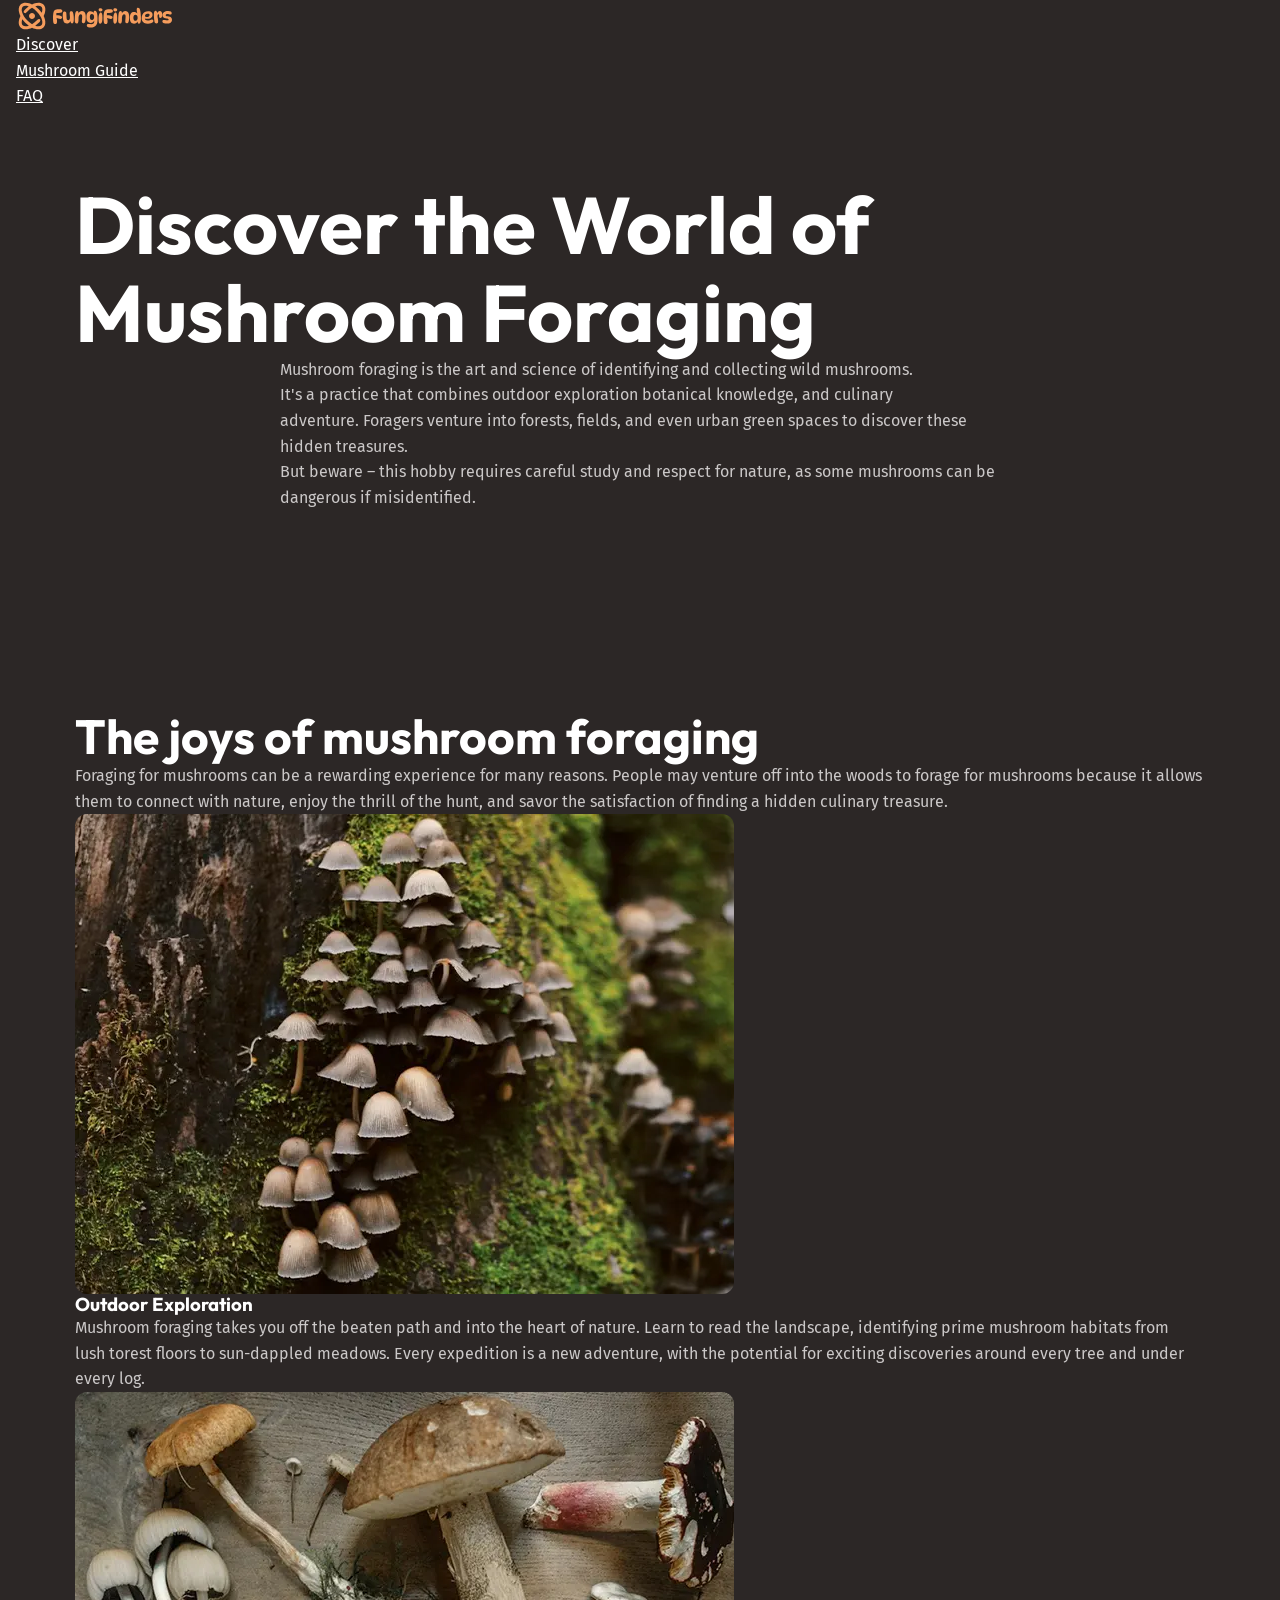
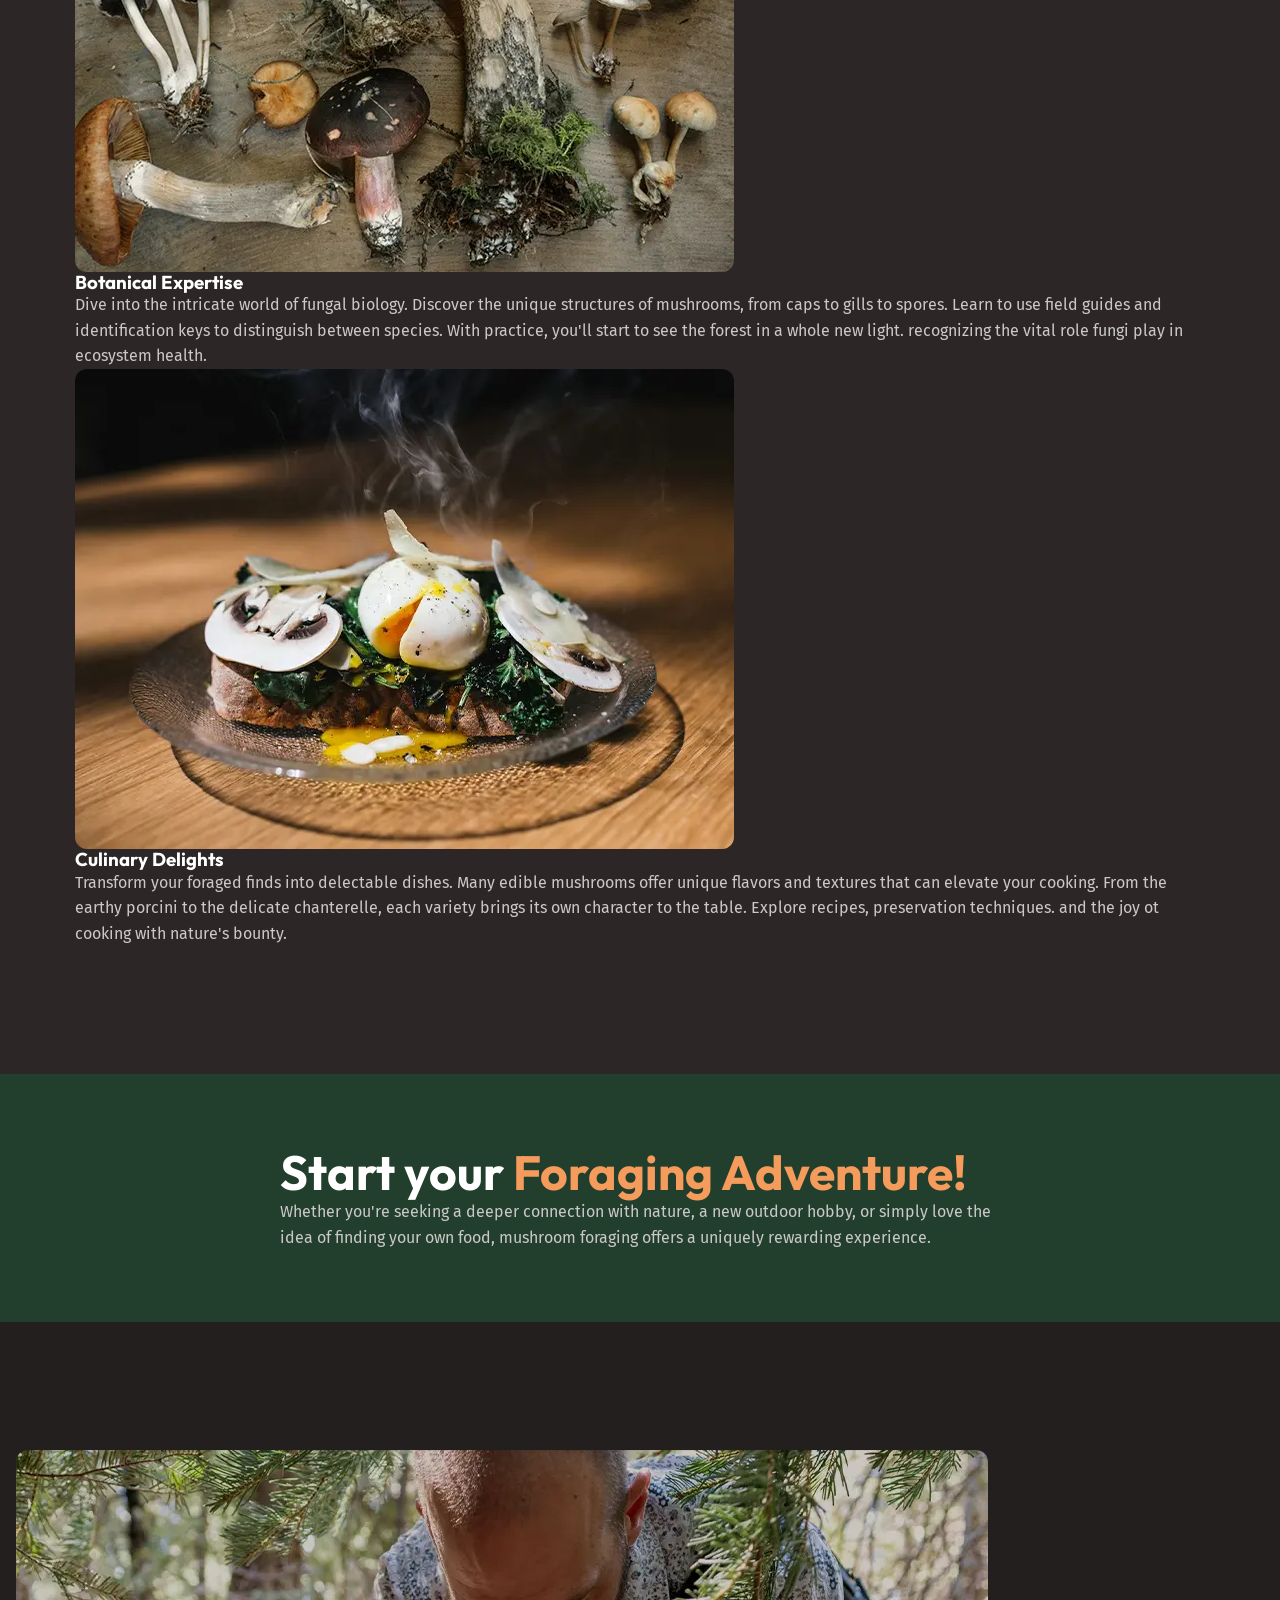
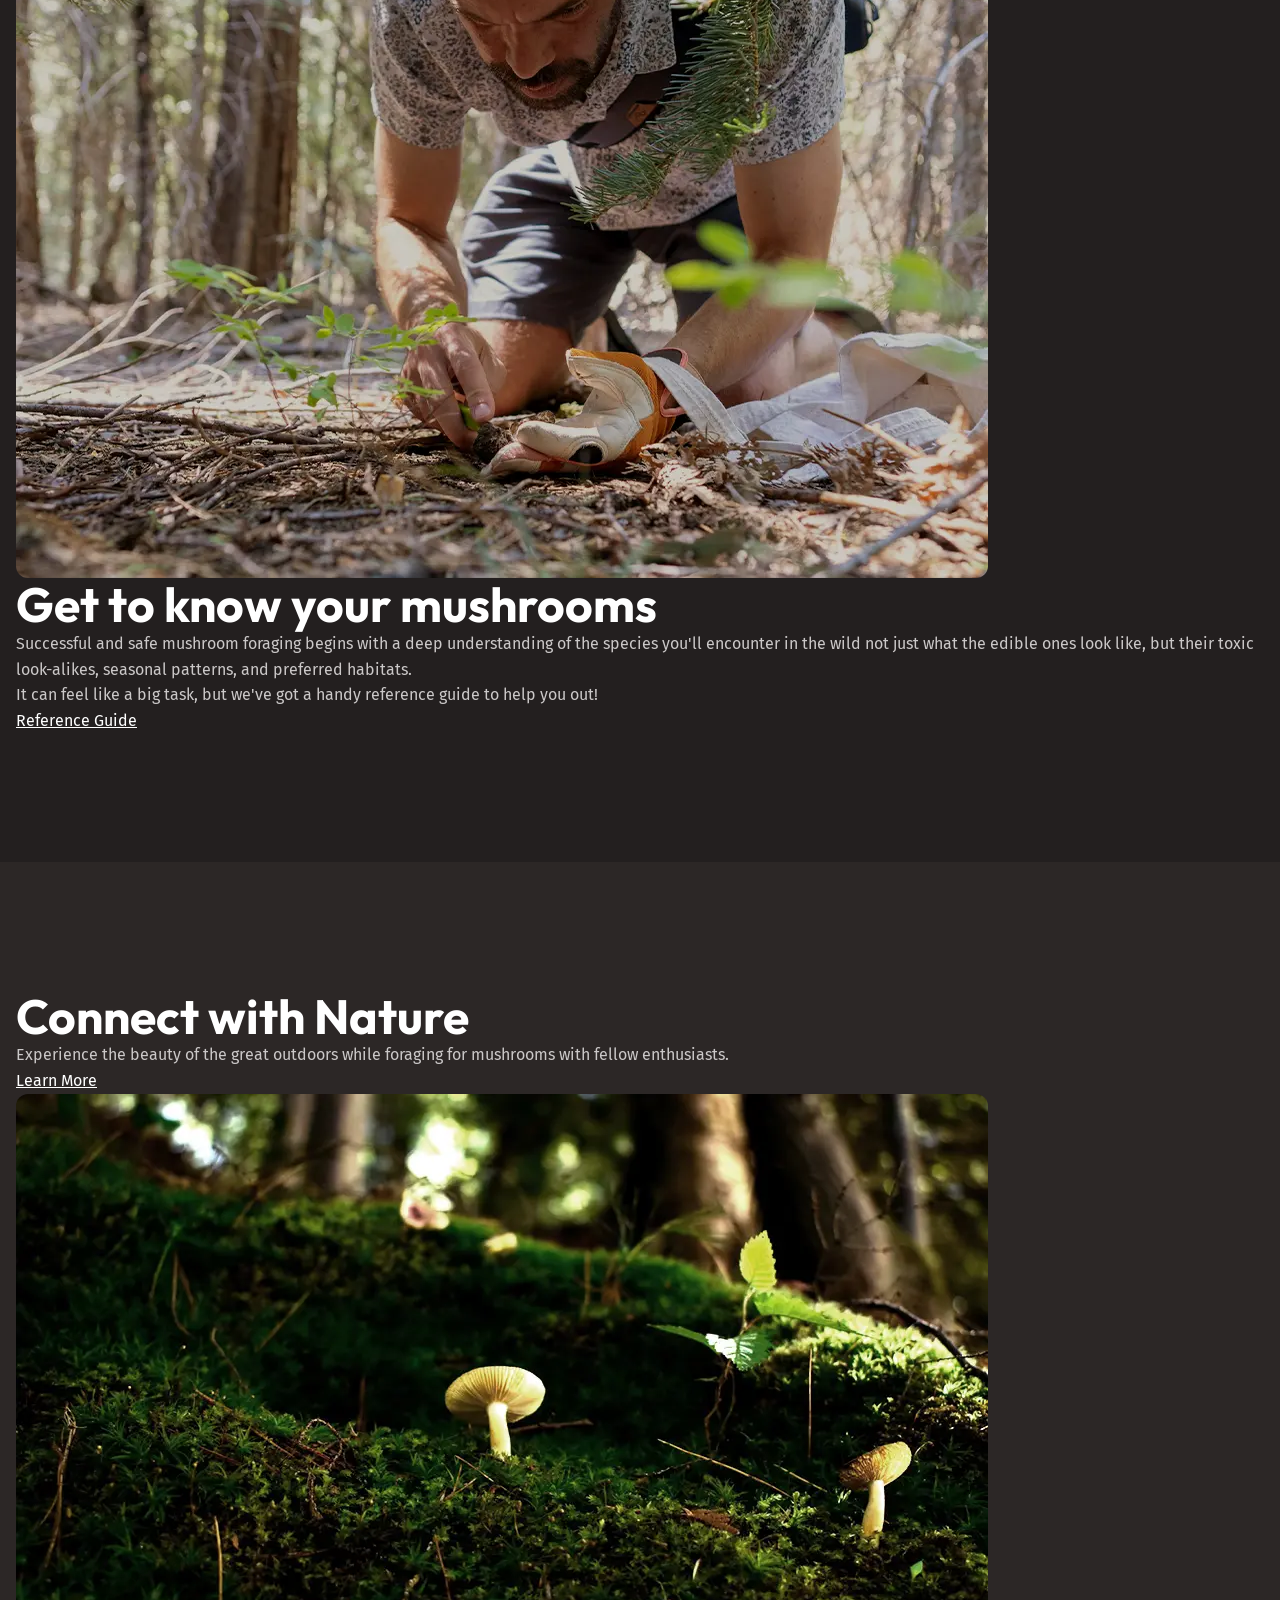
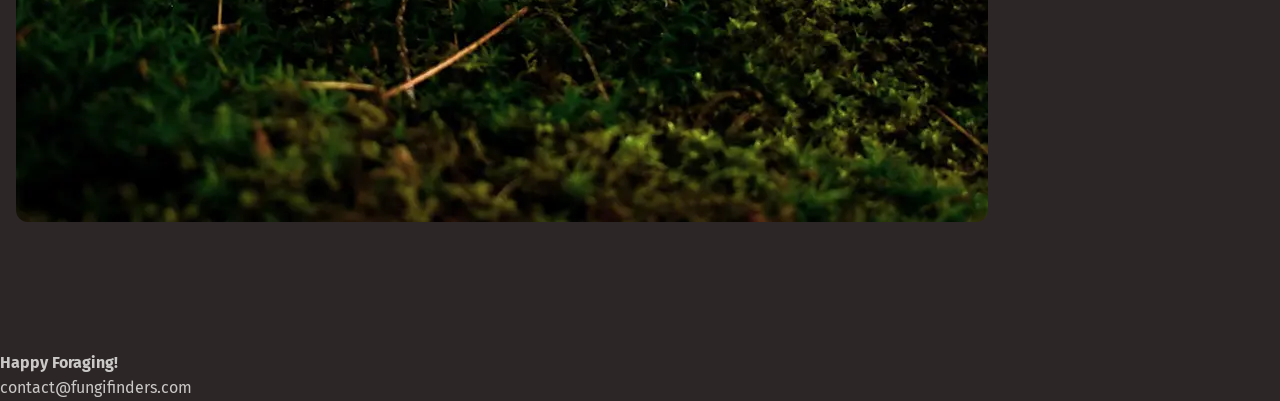
==== index.html @ 0269b8b5 "Implement utility styles & classes." ====
<!doctype html>
<html lang="en">
  <head>
    <meta charset="UTF-8" />
    <meta name="viewport" content="width=device-width, initial-scale=1.0" />
    <title>FEM Fungi Finders</title>
    <link rel="stylesheet" href="style.css" />
    <link rel="preconnect" href="https://fonts.googleapis.com" />
    <link rel="preconnect" href="https://fonts.gstatic.com" crossorigin />
    <link
      href="https://fonts.googleapis.com/css2?family=Fira+Sans:wght@400;700&family=Outfit:wght@100..900&display=swap"
      rel="stylesheet"
    />
  </head>
  <body>
    <header class="site-header">
      <div class="wrapper" data-width="wide">
        <img src="/assets/fungi-finders.svg" alt="FEM Fungi Finders" />
        <nav class="primary-navigation">
          <ul role="list">
            <li><a href="/">Discover</a></li>
            <li><a href="#">Mushroom Guide</a></li>
            <li><a href="#">FAQ</a></li>
          </ul>
        </nav>
      </div>
    </header>
    <main>
      <section class="section hero" data-padding="compact">
        <div class="wrapper">
          <h1>Discover the World of Mushroom Foraging</h1>
        </div>
        <div class="wrapper" data-width="narrow">
          <p>
            Mushroom foraging is the art and science of identifying and collecting wild mushrooms.
          </p>
          <p>
            It's a practice that combines outdoor exploration botanical knowledge, and culinary
            adventure. Foragers venture into forests, fields, and even urban green spaces to
            discover these hidden treasures.
          </p>
          <p>
            But beware – this hobby requires careful study and respect for nature, as some mushrooms
            can be dangerous if misidentified.
          </p>
        </div>
      </section>
      <section class="section site-features">
        <div class="wrapper">
          <h2 class="section-title">The joys of mushroom foraging</h2>
          <p>
            Foraging for mushrooms can be a rewarding experience for many reasons. People may
            venture off into the woods to forage for mushrooms because it allows them to connect
            with nature, enjoy the thrill of the hunt, and savor the satisfaction of finding a
            hidden culinary treasure.
          </p>
          <!-- Three columns -->
          <div>
            <div class="card">
              <img
                src="/assets/outdoor-exploration.webp"
                alt="Tightly-grouped brown mushrooms growing just above the base of a mossy forest tree."
              />
              <h3>Outdoor Exploration</h3>
              <p>
                Mushroom foraging takes you off the beaten path and into the heart of nature. Learn
                to read the landscape, identifying prime mushroom habitats from lush torest floors
                to sun-dappled meadows. Every expedition is a new adventure, with the potential for
                exciting discoveries around every tree and under every log.
              </p>
            </div>
            <div class="card">
              <img
                src="/assets/botanical-expertise.webp"
                alt="Variety of mushrooms rooted out and laid down together."
              />
              <h3>Botanical Expertise</h3>
              <p>
                Dive into the intricate world of fungal biology. Discover the unique structures of
                mushrooms, from caps to gills to spores. Learn to use field guides and
                identification keys to distinguish between species. With practice, you'll start to
                see the forest in a whole new light. recognizing the vital role fungi play in
                ecosystem health.
              </p>
            </div>
            <div class="card">
              <img
                src="/assets/culinary-delight.webp"
                alt="Dish served with meat and mushrooms atop."
              />
              <h3>Culinary Delights</h3>
              <p>
                Transform your foraged finds into delectable dishes. Many edible mushrooms offer
                unique flavors and textures that can elevate your cooking. From the earthy porcini
                to the delicate chanterelle, each variety brings its own character to the table.
                Explore recipes, preservation techniques. and the joy ot cooking with nature's
                bounty.
              </p>
            </div>
          </div>
        </div>
      </section>
      <section class="section site-highlight background-accent" data-padding="compact">
        <div class="wrapper" data-width="narrow">
          <h2 class="section-title">
            Start your
            <span class="text-brand">Foraging Adventure!</span>
          </h2>
          <p>
            Whether you're seeking a deeper connection with nature, a new outdoor hobby, or simply
            love the idea of finding your own food, mushroom foraging offers a uniquely rewarding
            experience.
          </p>
        </div>
      </section>
      <section class="section reference-guide background-extra-dark">
        <div class="wrapper" data-width="wide">
          <!-- Two columns -->
          <div>
            <div>
              <img
                src="/assets/get-to-know.webp"
                alt="Man reclined on his knees in the forest floor, checking the soil."
              />
            </div>
            <div>
              <h2 class="section-title">Get to know your mushrooms</h2>
              <p>
                Successful and safe mushroom foraging begins with a deep understanding of the
                species you'll encounter in the wild not just what the edible ones look like, but
                their toxic look-alikes, seasonal patterns, and preferred habitats.
              </p>
              <p>
                It can feel like a big task, but we've got a handy reference guide to help you out!
              </p>
              <a class="button" href="#">
                <span class="visually-hidden">Learn more about wild mushrooms using or handy</span>
                Reference Guide
              </a>
            </div>
          </div>
        </div>
      </section>
      <section class="section learn-more">
        <div class="wrapper" data-width="wide">
          <!-- Two columns -->
          <div>
            <div>
              <h2 class="section-title">Connect with Nature</h2>
              <p>
                Experience the beauty of the great outdoors while foraging for mushrooms with fellow
                enthusiasts.
              </p>
              <a class="button" href="#">
                Learn More
                <span class="visually-hidden">
                  about mushrooms with our helpful reference guide
                </span>
              </a>
            </div>
            <div>
              <img
                src="/assets/nature.webp"
                alt="Two mushrooms growing in the mossy stepped forest floor."
              />
            </div>
          </div>
        </div>
      </section>
    </main>
    <footer class="site-footer">
      <strong>Happy Foraging!</strong>
      <p>contact@fungifinders.com</p>
    </footer>
  </body>
</html>
---- style.css ----
@layer reset {
  *,
  *::before,
  *::after {
    box-sizing: border-box;
  }

  /* https://kilianvalkhof.com/2022/css-html/your-css-reset-needs-text-size-adjust-probably/ */
  html {
    -moz-text-size-adjust: none;
    -webkit-text-size-adjust: none;
    text-size-adjust: none;
  }

  body,
  h1,
  h2,
  h3,
  h4,
  p,
  figure,
  blockquote,
  dl,
  dd {
    margin: 0;
  }

  /* https://www.scottohara.me/blog/2019/01/12/lists-and-safari.html */
  [role='list'] {
    list-style: none;
    margin: 0;
    padding: 0;
  }

  body {
    min-block-size: 100vh;
    line-height: 1.6;
  }

  h1,
  h2,
  h3,
  button,
  input,
  label {
    line-height: 1.1;
  }

  h1,
  h2,
  h3,
  h4 {
    text-wrap: balance;
  }

  p,
  li {
    text-wrap: pretty;
  }

  img,
  picture {
    max-inline-size: 100%;
    display: block;
  }

  input,
  button,
  textarea,
  select {
    font: inherit;
  }
}

@layer base {
  :root {
    /* PRIMITIVES CUSTOM VARIABLES */
    --clr-white: hsl(0, 0%, 100%);
    --clr-gray-100: hsl(0, 2%, 79%);
    --clr-brand-400: hsl(25, 88%, 75%);
    --clr-brand-500: hsl(25, 88%, 66%);
    --clr-green-400: hsl(143, 19%, 49%);
    --clr-green-500: hsl(143, 38%, 37%);
    --clr-green-600: hsl(145, 29%, 19%);
    --clr-brown-500: hsl(10, 5%, 25%);
    --clr-brown-600: hsl(9, 7%, 21%);
    --clr-brown-700: hsl(9, 8%, 16%);
    --clr-brown-800: hsl(0, 6%, 15%);
    --clr-brown-900: hsl(0, 6%, 13%);
    --clr-orange-500: hsl(28, 43%, 28%);
    --clr-red-500: hsl(359, 34%, 24%);
    --clr-teal-500: hsl(186, 42%, 25%);

    /* FONTS */
    --ff-heading: "Outfit", sans-serif;
    --ff-body: "Fira Sans", sans-serif;

    --fs-300: 0.875rem;
    --fs-400: 1rem;
    --fs-500: 1.125rem;
    --fs-600: 1.25rem;
    --fs-700: 1.5rem;
    --fs-800: 2rem;
    --fs-900: 3.75rem;
    --fs-1000: 3.75rem;

    @media (width > 760px) {
      --fs-300: 0.875rem;
      --fs-400: 1rem;
      --fs-500: 1.25rem;
      --fs-600: 1.5rem;
      --fs-700: 2rem;
      --fs-800: 3rem;
      --fs-900: 5rem;
      --fs-1000: 7.5rem;
    }

    /* SEMANTIC CUSTOM STRUCTURED VARIABLES */
    --text-main: var(--clr-gray-100);
    --text-high-contrast: var(--clr-white);
    --text-brand: var(--clr-brand-500);
    --text-brand-light: var(--clr-brand-400);

    --background-accent-light: var(--clr-green-400);
    --background-accent-main: var(--clr-green-500);
    --background-accent-dark: var(--clr-green-600);

    --background-extra-light: var(--clr-brown-500);
    --background-light: var(--clr-brown-600);
    --background-main: var(--clr-brown-700);
    --background-dark: var(--clr-brown-800);
    --background-extra-dark: var(--clr-brown-900);

    --font-size-heading-sm: var(--fs-700);
    --font-size-heading-regular: var(--fs-800);
    --font-size-heading-lg: var(--fs-900);
    --font-size-heading-xl: var(--fs-1000);

    --font-size-sm: var(--fs-300);
    --font-size-regular: var(--fs-400);
    --font-size-md: var(--fs-500);
    --font-size-lg: var(--fs-600);

    --border-radius-1: 0.25rem;
    --border-radius-2: 0.5rem;
    --border-radius-3: 0.75rem;
  }

  html {
    font-family: var(--ff-body);
    line-height: 1.6;
  }

  body {
    font-size: var(--font-size-regular);
    color: var(--text-main);
    background-color: var(--background-main);
  }
  h1, h2, h3, h4 {
    font-family: var(--ff-heading);
    font-weight: 700;
    color: var(--text-high-contrast);
  }
  a {
    color: var(--text-high-contrast);
  }
  a:hover, a:focus-visible {
    color: var(--text-brand-light);
  }
  h1 {
    font-size: var(--font-size-heading-lg);
  }
  img {
    border-radius: var(--border-radius-3);
  }

}

@layer layout {
  .section {
    --padding-blk: 3.75rem;
    padding-block: var(--padding-blk);

    @media (min-width: 760px) {
      --padding-blk: 8rem;

      &[data-padding="compact"] {
        --padding-blk: 4.5rem;
      }
    }
  }

  .wrapper {
    --wrapper-max-width: 1130px;
    --wrapper-padding: 1rem;

    max-width: var(--wrapper-max-width);
    margin-inline: auto;
    padding-inline: var(--wrapper-padding);
    box-sizing: content-box;

    &[data-width="narrow"] {
      --wrapper-max-width: 720px;
    }
    &[data-width="wide"] {
      --wrapper-max-width: 1330px;
    }
  }

}

@layer utilities {
  .visually-hidden {
    clip: rect(0 0 0 0);
    clip-path: inset(50%);
    height: 1px;
    overflow: hidden;
    position: absolute;
    white-space: nowrap;
    width: 1px;
  }

  .text-center {
    text-align: center;
  }
  .text-brand {
    color: var(--text-brand);
  }
  .text-high-contrast {
    color: var(--text-high-contrast);
  }

  .section-title {
    font-size: var(--font-size-heading-regular);
  }

  .background-base {
    background-color: var(--background-base);
  }
  .background-light {
    background-color: var(--background-light);
  }
  .background-extra-light {
    background-color: var(--background-extra-light);
  }
  .background-dark {
    background-color: var(--background-dark);
  }
  .background-extra-dark {
    background-color: var(--background-extra-dark);
  }

  .background-accent {
    background-color: var(--background-accent-dark);
  }

  .font-size-sm {
    font-size: var(--font-size-sm);
  }
  .font-size-regular {
    font-size: var(--font-size-regular);
  }
  .font-size-md {
    font-size: var(--font-size-md);
  }
  .font-size-lg {
    font-size: var(--font-size-lg);
  }
}
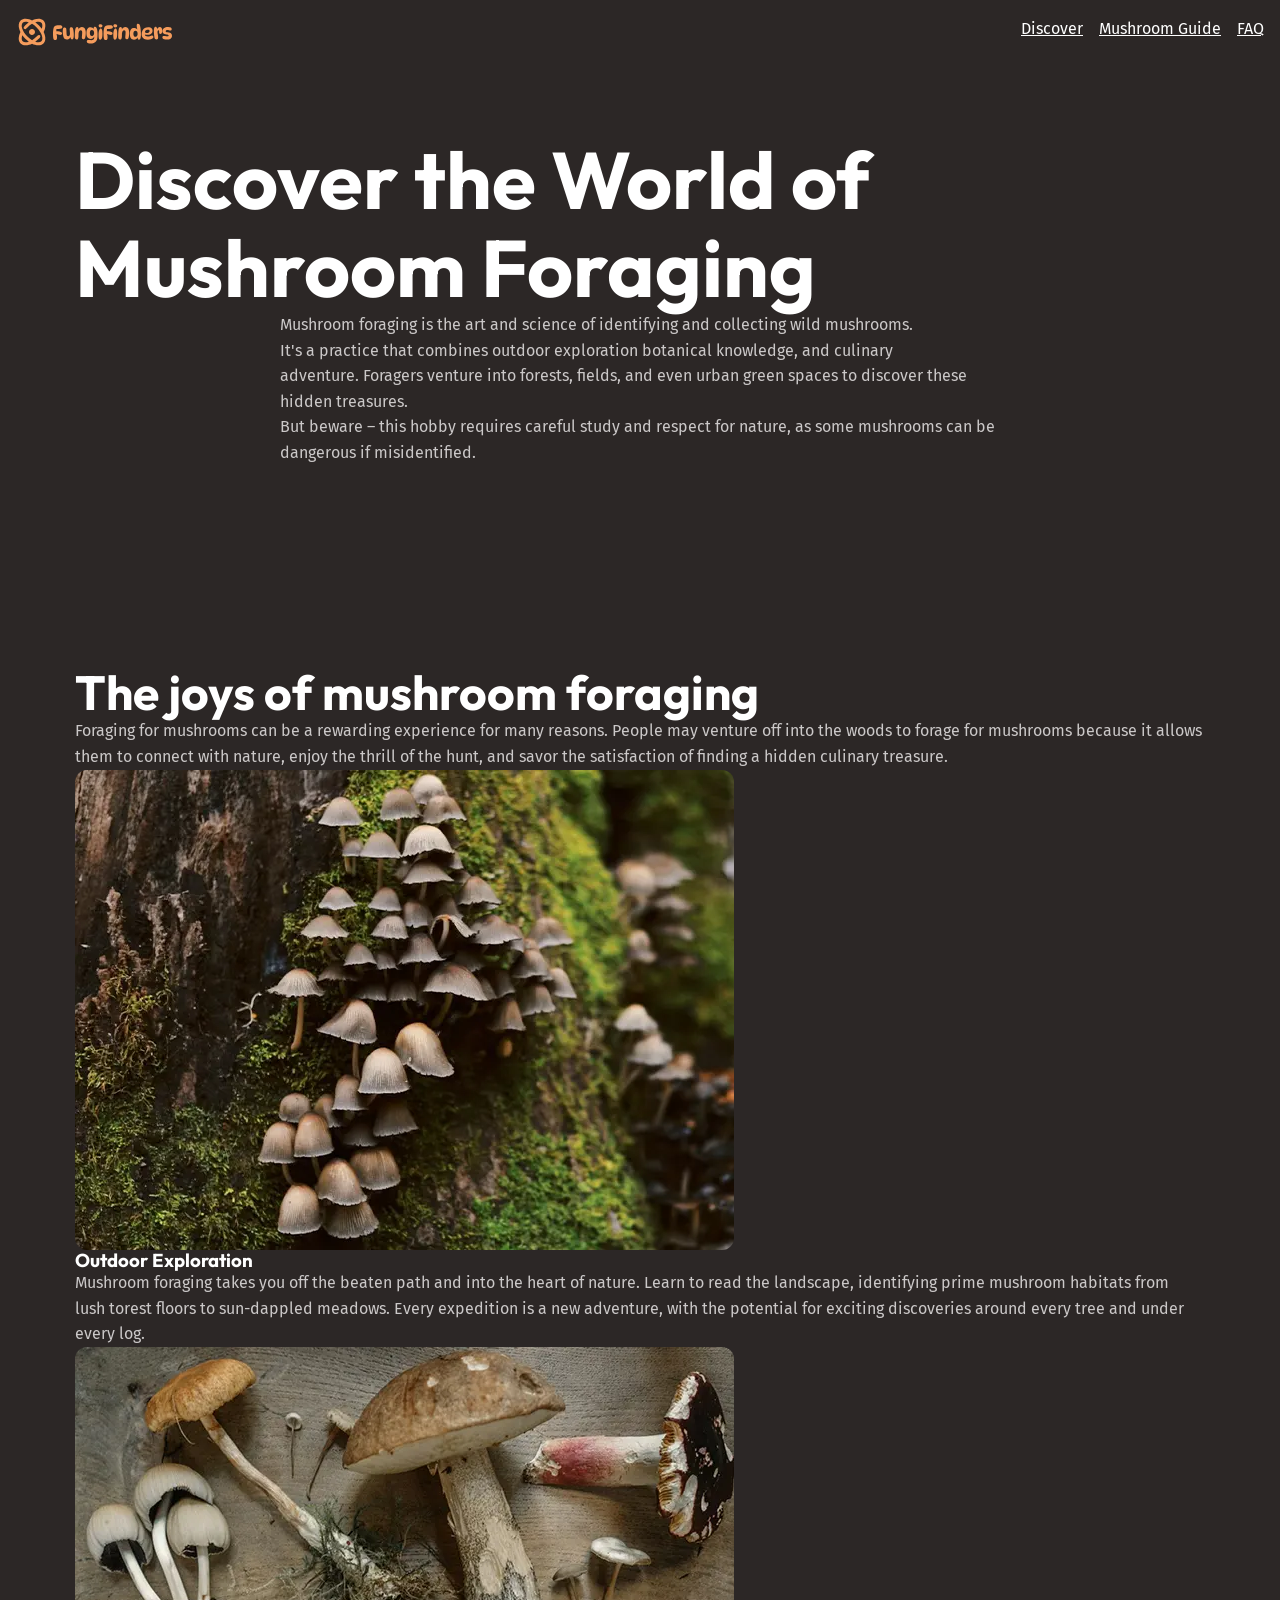
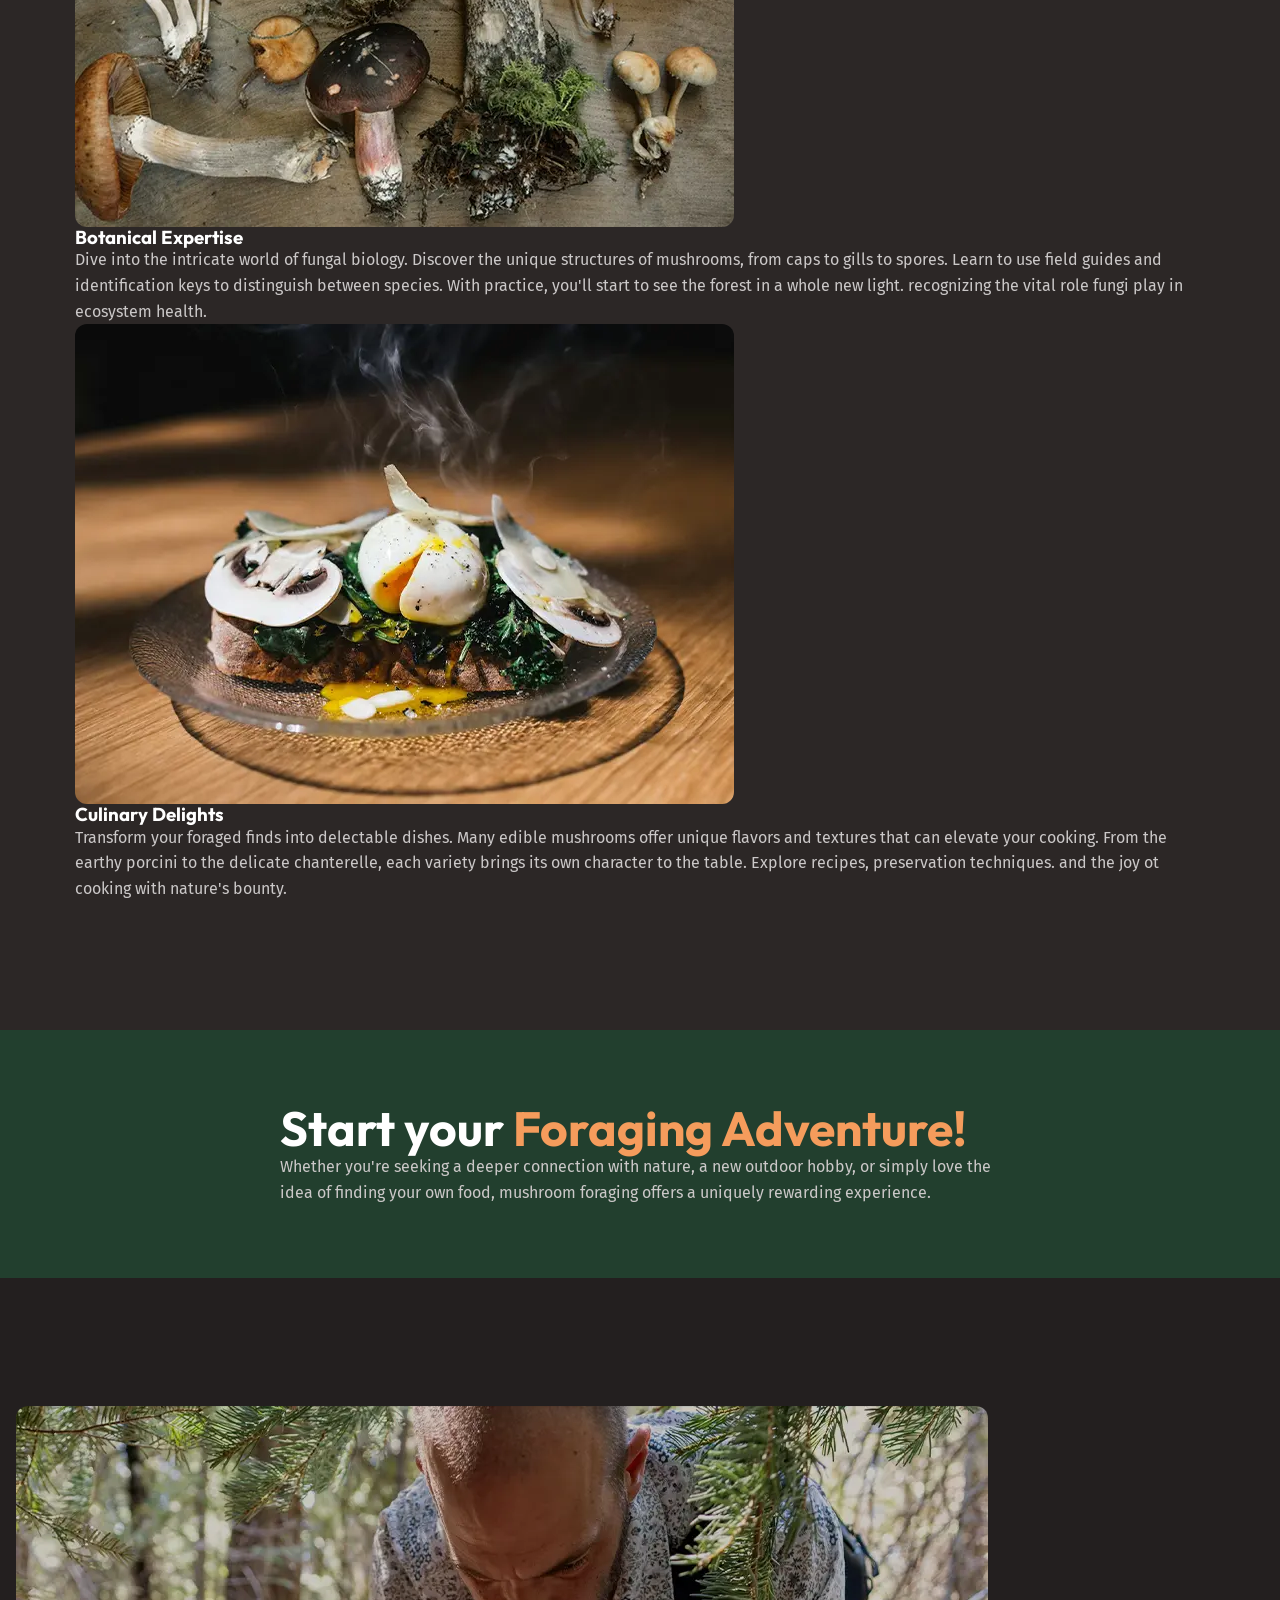
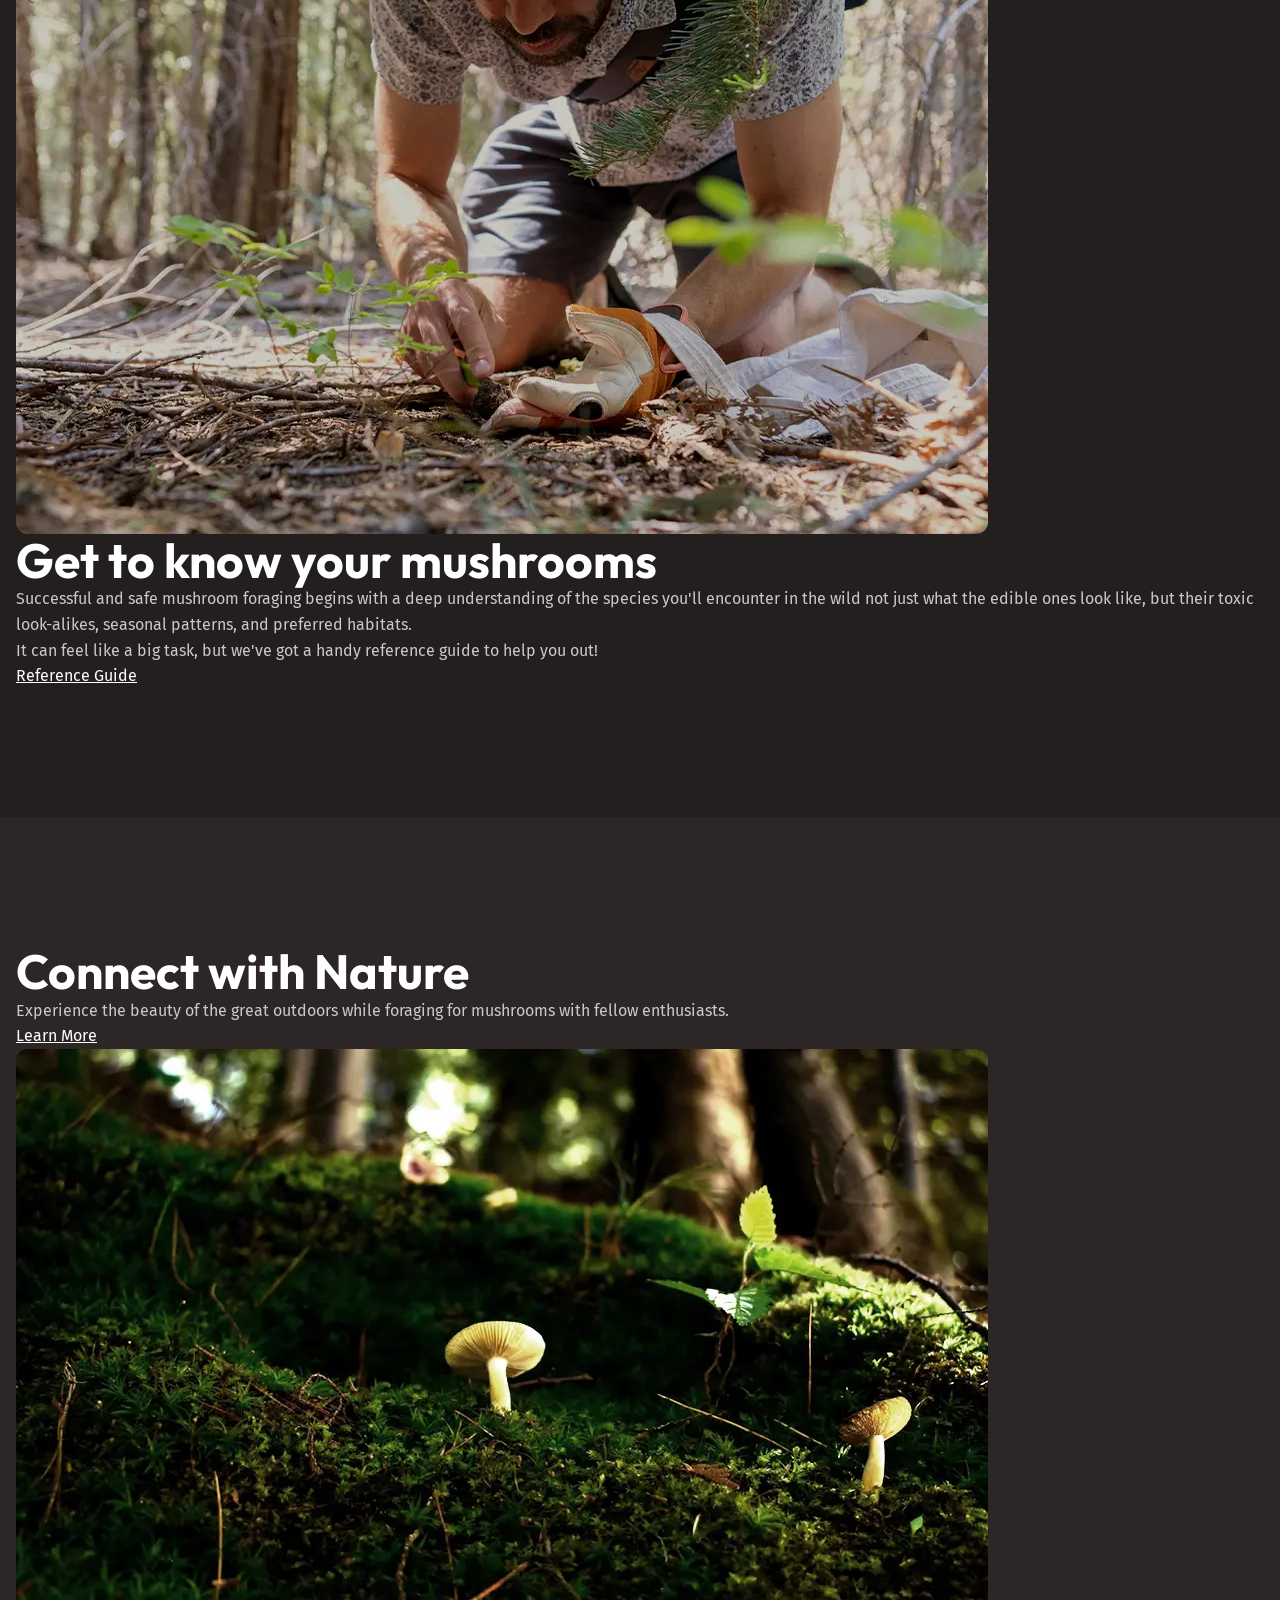
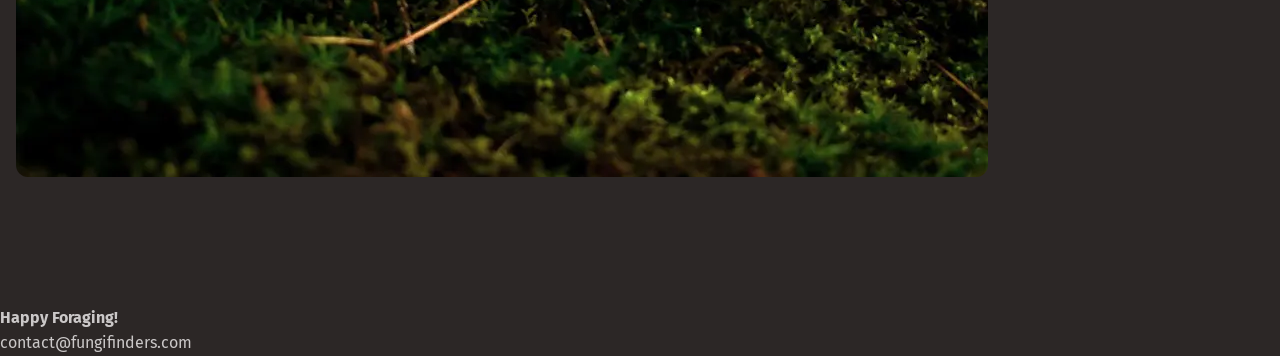
==== commit e43852dd: "Implement intrinsic nav layout." ====
--- a/index.html
+++ b/index.html
@@ -15,14 +15,16 @@
   <body>
     <header class="site-header">
       <div class="wrapper" data-width="wide">
-        <img src="/assets/fungi-finders.svg" alt="FEM Fungi Finders" />
-        <nav class="primary-navigation">
-          <ul role="list">
-            <li><a href="/">Discover</a></li>
-            <li><a href="#">Mushroom Guide</a></li>
-            <li><a href="#">FAQ</a></li>
-          </ul>
-        </nav>
+        <div class="site-header__inner">
+          <img src="/assets/fungi-finders.svg" alt="FEM Fungi Finders" />
+          <nav class="primary-navigation">
+            <ul role="list">
+              <li><a href="/">Discover</a></li>
+              <li><a href="#">Mushroom Guide</a></li>
+              <li><a href="#">FAQ</a></li>
+            </ul>
+          </nav>
+        </div>
       </div>
     </header>
     <main>
--- a/style.css
+++ b/style.css
@@ -209,6 +209,26 @@
 
 }
 
+@layer components {
+  .site-header {
+    padding-block: 1rem;
+  }
+  .site-header__inner {
+    display: flex;
+    gap: 0.5rem 1rem;
+    flex-wrap: wrap;
+    justify-content: space-between;
+  }
+
+  .primary-navigation {
+    ul {
+      display: flex;
+      gap: 0.5rem 1rem;
+      flex-wrap: wrap;
+    }
+  }
+}
+
 @layer utilities {
   .visually-hidden {
     clip: rect(0 0 0 0);
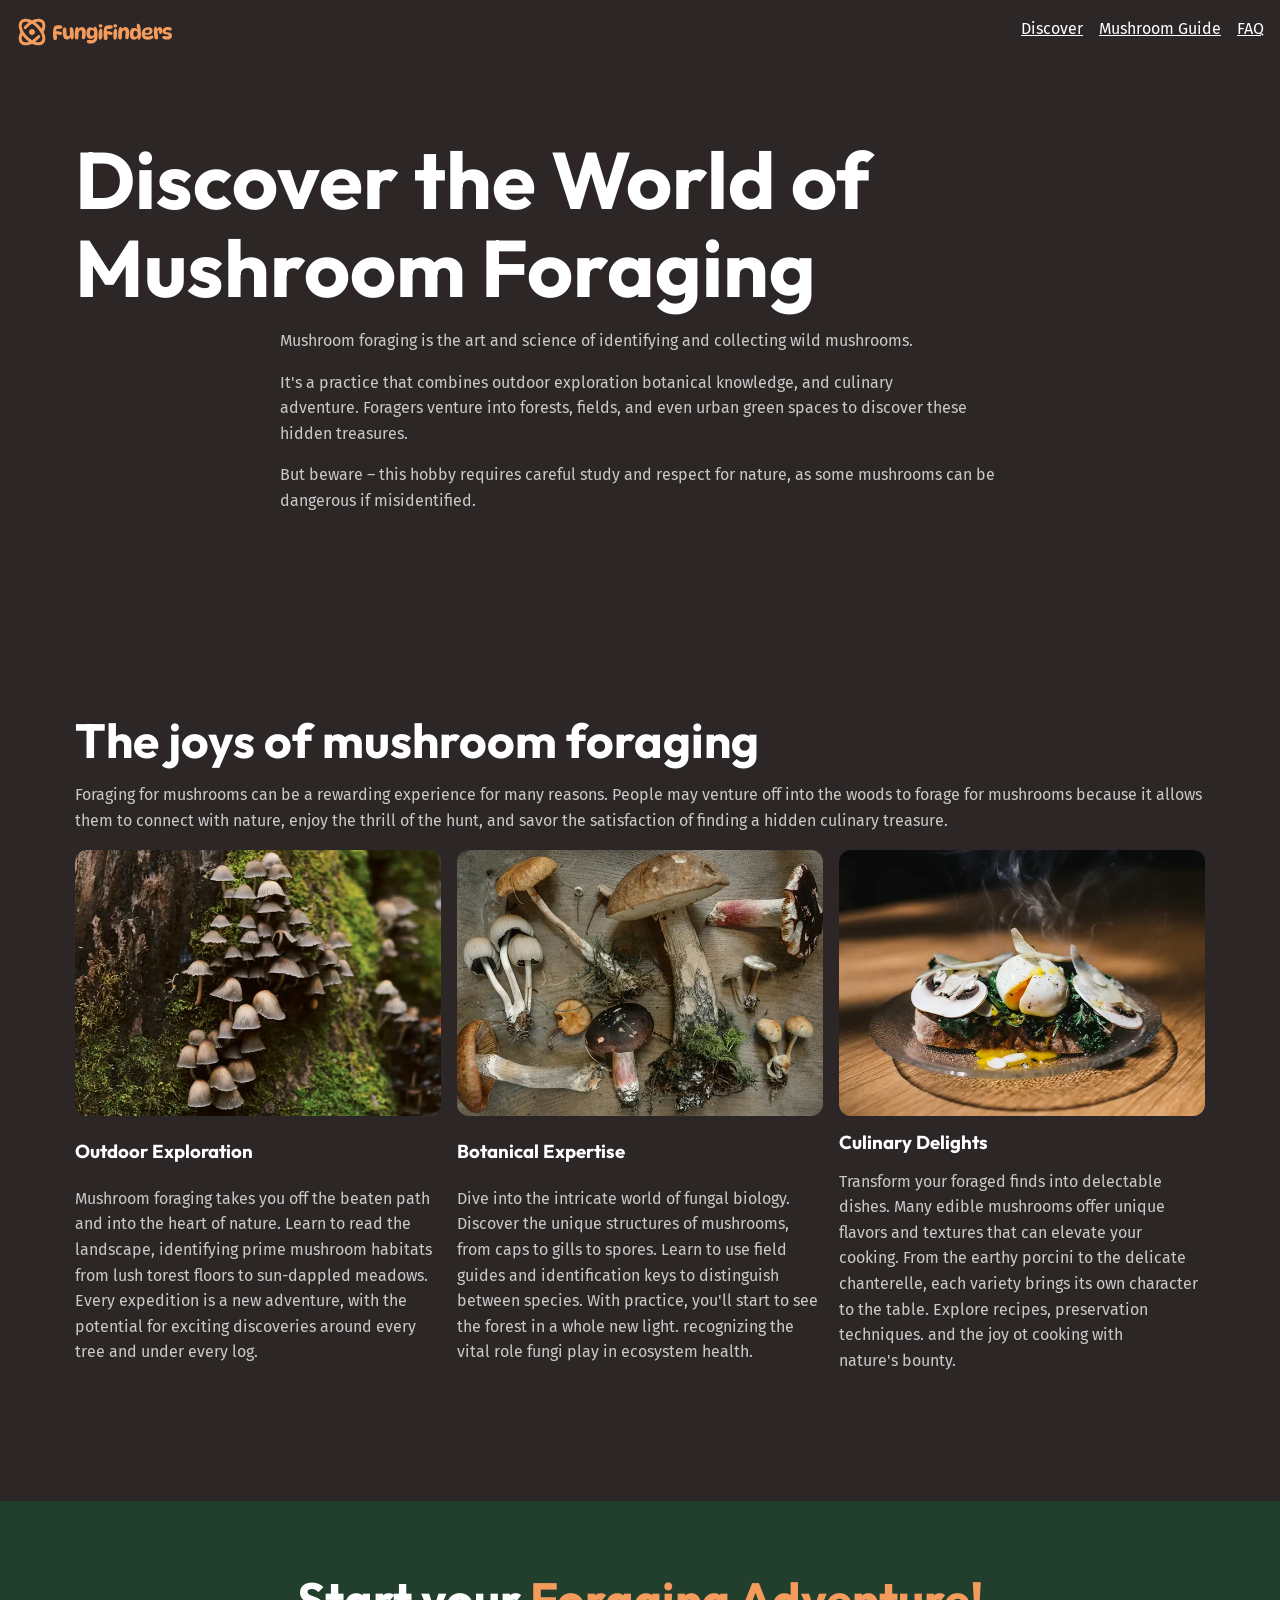
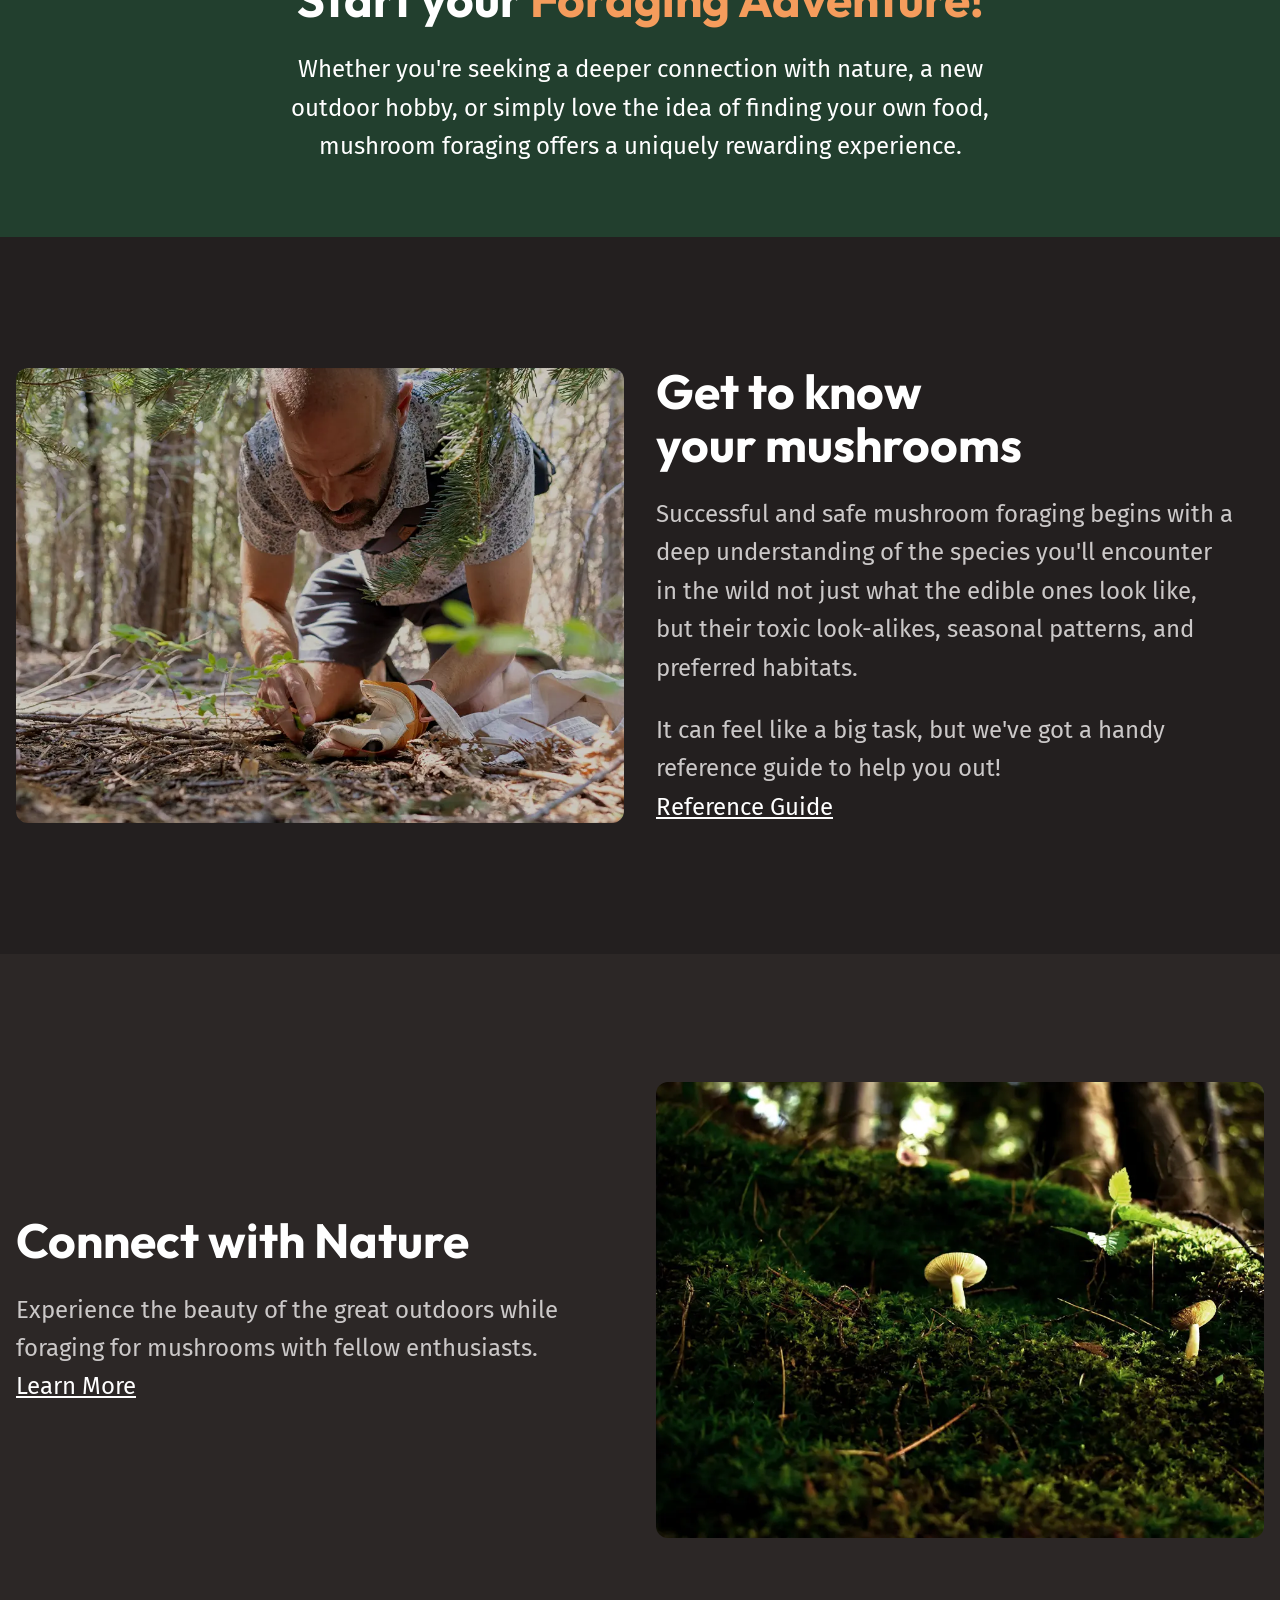
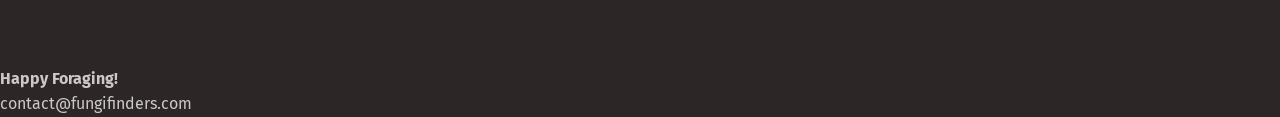
==== commit 7074f423: "Reintroduce spacing between text." ====
--- a/index.html
+++ b/index.html
@@ -28,27 +28,32 @@
       </div>
     </header>
     <main>
-      <section class="section hero" data-padding="compact">
+      <section class="section hero flow" data-padding="compact">
         <div class="wrapper">
-          <h1>Discover the World of Mushroom Foraging</h1>
+          <h1 class="hero__title">
+            Discover the World of
+            <span>Mushroom Foraging</span>
+          </h1>
         </div>
         <div class="wrapper" data-width="narrow">
-          <p>
-            Mushroom foraging is the art and science of identifying and collecting wild mushrooms.
-          </p>
-          <p>
-            It's a practice that combines outdoor exploration botanical knowledge, and culinary
-            adventure. Foragers venture into forests, fields, and even urban green spaces to
-            discover these hidden treasures.
-          </p>
-          <p>
-            But beware – this hobby requires careful study and respect for nature, as some mushrooms
-            can be dangerous if misidentified.
-          </p>
+          <div class="flow">
+            <p>
+              Mushroom foraging is the art and science of identifying and collecting wild mushrooms.
+            </p>
+            <p>
+              It's a practice that combines outdoor exploration botanical knowledge, and culinary
+              adventure. Foragers venture into forests, fields, and even urban green spaces to
+              discover these hidden treasures.
+            </p>
+            <p>
+              But beware – this hobby requires careful study and respect for nature, as some
+              mushrooms can be dangerous if misidentified.
+            </p>
+          </div>
         </div>
       </section>
       <section class="section site-features">
-        <div class="wrapper">
+        <div class="wrapper flow">
           <h2 class="section-title">The joys of mushroom foraging</h2>
           <p>
             Foraging for mushrooms can be a rewarding experience for many reasons. People may
@@ -57,8 +62,8 @@
             hidden culinary treasure.
           </p>
           <!-- Three columns -->
-          <div>
-            <div class="card">
+          <div class="equal-columns">
+            <div class="card grid-flow">
               <img
                 src="/assets/outdoor-exploration.webp"
                 alt="Tightly-grouped brown mushrooms growing just above the base of a mossy forest tree."
@@ -71,7 +76,7 @@
                 exciting discoveries around every tree and under every log.
               </p>
             </div>
-            <div class="card">
+            <div class="card grid-flow">
               <img
                 src="/assets/botanical-expertise.webp"
                 alt="Variety of mushrooms rooted out and laid down together."
@@ -85,7 +90,7 @@
                 ecosystem health.
               </p>
             </div>
-            <div class="card">
+            <div class="card grid-flow">
               <img
                 src="/assets/culinary-delight.webp"
                 alt="Dish served with meat and mushrooms atop."
@@ -102,30 +107,32 @@
           </div>
         </div>
       </section>
-      <section class="section site-highlight background-accent" data-padding="compact">
+      <section class="section site-highlight background-accent text-center" data-padding="compact">
         <div class="wrapper" data-width="narrow">
-          <h2 class="section-title">
-            Start your
-            <span class="text-brand">Foraging Adventure!</span>
-          </h2>
-          <p>
-            Whether you're seeking a deeper connection with nature, a new outdoor hobby, or simply
-            love the idea of finding your own food, mushroom foraging offers a uniquely rewarding
-            experience.
-          </p>
+          <div class="flow font-size-lg text-high-contrast">
+            <h2 class="section-title">
+              Start your
+              <span class="text-brand">Foraging Adventure!</span>
+            </h2>
+            <p>
+              Whether you're seeking a deeper connection with nature, a new outdoor hobby, or simply
+              love the idea of finding your own food, mushroom foraging offers a uniquely rewarding
+              experience.
+            </p>
+          </div>
         </div>
       </section>
       <section class="section reference-guide background-extra-dark">
         <div class="wrapper" data-width="wide">
           <!-- Two columns -->
-          <div>
+          <div class="equal-columns" data-columns-gap="large" data-vertical-align="centered">
             <div>
               <img
                 src="/assets/get-to-know.webp"
                 alt="Man reclined on his knees in the forest floor, checking the soil."
               />
             </div>
-            <div>
+            <div class="flow font-size-lg">
               <h2 class="section-title">Get to know your mushrooms</h2>
               <p>
                 Successful and safe mushroom foraging begins with a deep understanding of the
@@ -146,8 +153,8 @@
       <section class="section learn-more">
         <div class="wrapper" data-width="wide">
           <!-- Two columns -->
-          <div>
-            <div>
+          <div class="equal-columns" data-columns-gap="large" data-vertical-align="centered">
+            <div class="flow font-size-lg">
               <h2 class="section-title">Connect with Nature</h2>
               <p>
                 Experience the beauty of the great outdoors while foraging for mushrooms with fellow
--- a/style.css
+++ b/style.css
@@ -177,6 +177,33 @@
 }
 
 @layer layout {
+  .flow > * + * {
+    margin-top: var(--flow-spacer, 1em);
+  }
+
+  .grid-flow {
+    display: grid;
+    gap: var(--grid-flow-gap, 1rem);
+  }
+
+  .equal-columns {
+    display: grid;
+    gap: var(--equal-columns-gap, 1rem);
+    align-items: var(--equal-columns-vertical-alignment, stretch);
+
+    @media (width >760px) {
+      grid-auto-flow: column;
+      grid-auto-columns: 1fr;
+    }
+
+    &[data-columns-gap="large"] {
+      --equal-columns-gap: 2rem;
+    }
+    &[data-vertical-align="centered"] {
+      --equal-columns-vertical-alignment: center;
+    }
+  }
+
   .section {
     --padding-blk: 3.75rem;
     padding-block: var(--padding-blk);
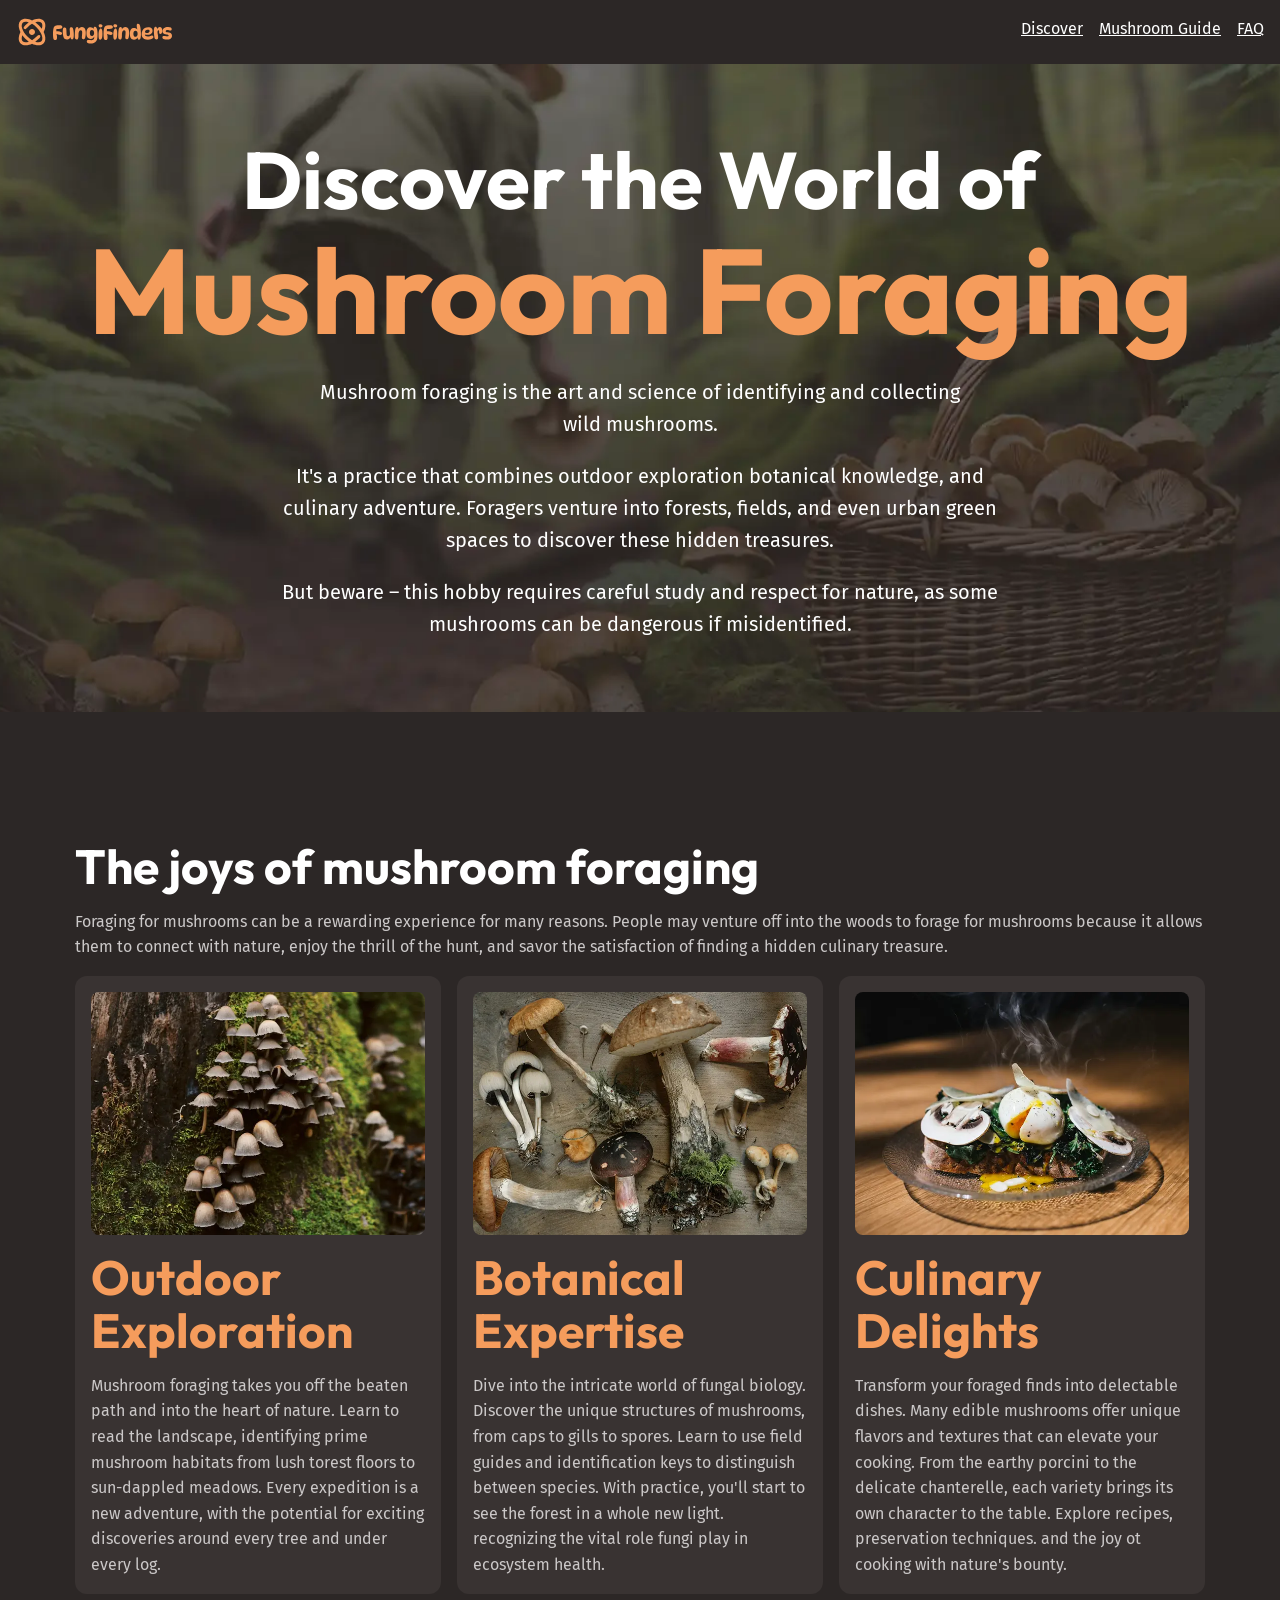
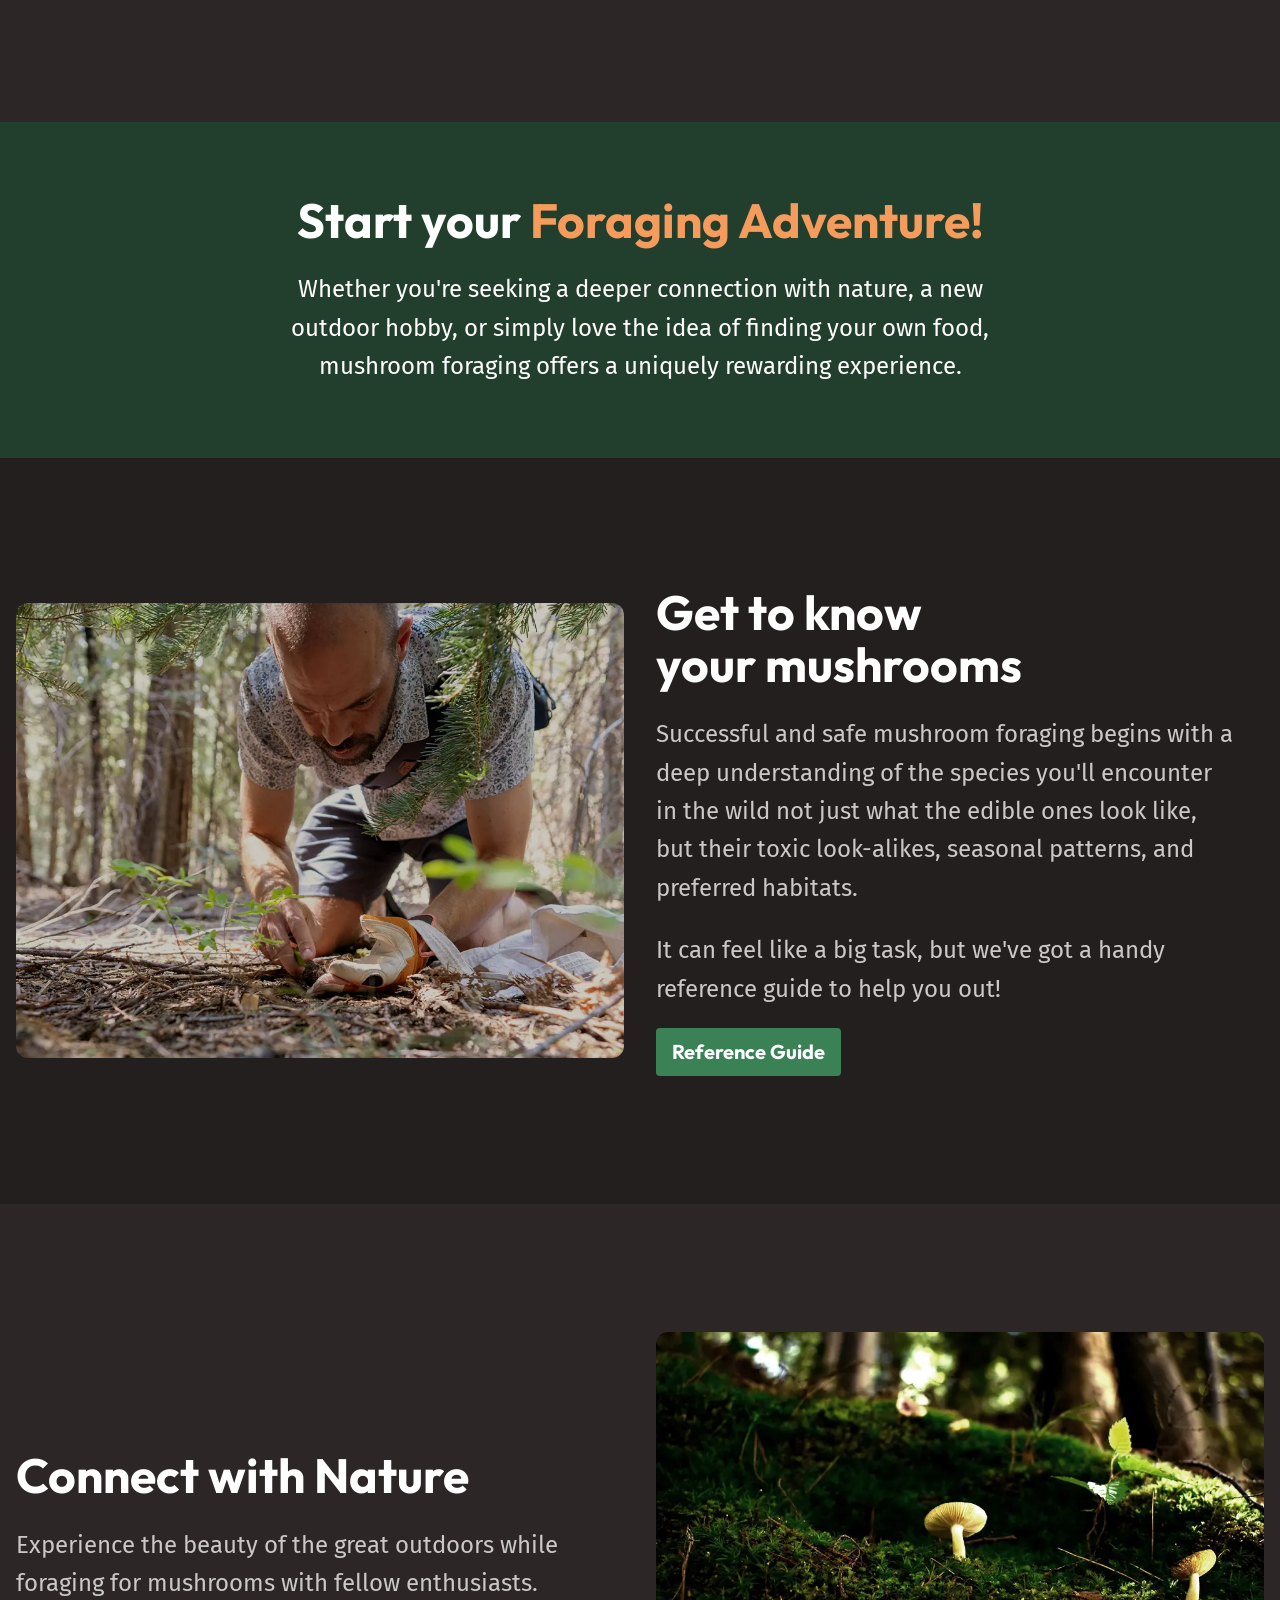
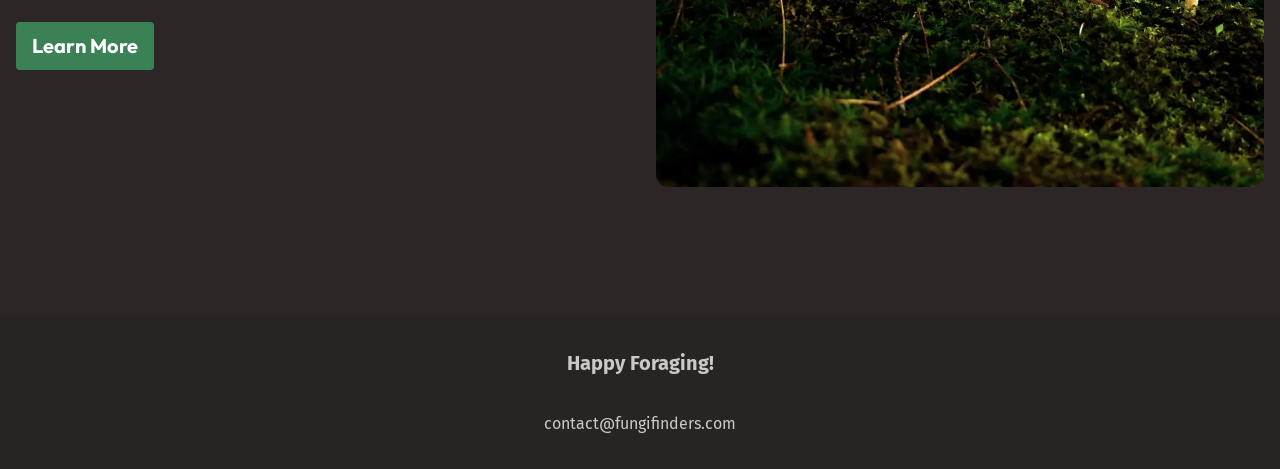
==== commit ebff528a: "Implement home page site footer and card css defs." ====
--- a/index.html
+++ b/index.html
@@ -63,12 +63,12 @@
           </p>
           <!-- Three columns -->
           <div class="equal-columns">
-            <div class="card grid-flow">
+            <div class="card">
               <img
                 src="/assets/outdoor-exploration.webp"
                 alt="Tightly-grouped brown mushrooms growing just above the base of a mossy forest tree."
               />
-              <h3>Outdoor Exploration</h3>
+              <h3 class="card__title">Outdoor Exploration</h3>
               <p>
                 Mushroom foraging takes you off the beaten path and into the heart of nature. Learn
                 to read the landscape, identifying prime mushroom habitats from lush torest floors
@@ -76,12 +76,12 @@
                 exciting discoveries around every tree and under every log.
               </p>
             </div>
-            <div class="card grid-flow">
+            <div class="card">
               <img
                 src="/assets/botanical-expertise.webp"
                 alt="Variety of mushrooms rooted out and laid down together."
               />
-              <h3>Botanical Expertise</h3>
+              <h3 class="card__title">Botanical Expertise</h3>
               <p>
                 Dive into the intricate world of fungal biology. Discover the unique structures of
                 mushrooms, from caps to gills to spores. Learn to use field guides and
@@ -90,12 +90,12 @@
                 ecosystem health.
               </p>
             </div>
-            <div class="card grid-flow">
+            <div class="card">
               <img
                 src="/assets/culinary-delight.webp"
                 alt="Dish served with meat and mushrooms atop."
               />
-              <h3>Culinary Delights</h3>
+              <h3 class="card__title">Culinary Delights</h3>
               <p>
                 Transform your foraged finds into delectable dishes. Many edible mushrooms offer
                 unique flavors and textures that can elevate your cooking. From the earthy porcini
@@ -178,8 +178,8 @@
       </section>
     </main>
     <footer class="site-footer">
-      <strong>Happy Foraging!</strong>
-      <p>contact@fungifinders.com</p>
+      <strong class="site-footer__title">Happy Foraging!</strong>
+      <a href="mailto:contact@fungifinders.com">contact@fungifinders.com</a>
     </footer>
   </body>
 </html>
--- a/style.css
+++ b/style.css
@@ -254,6 +254,79 @@
       flex-wrap: wrap;
     }
   }
+
+  .site-footer {
+    background-color: var(--background-dark);
+    padding-block: 2rem;
+    text-align: center;
+
+    /* either use .grid-flow and change the --grid-flow-spacing, or do this */
+    display: grid;
+    gap: 2rem;
+
+    a {
+      text-decoration: none;
+      color: var(--text-main);
+
+      &:hover, &:focus-visible {
+        color: var(--text-brand-light);
+      }
+    }
+  }
+  .site-footer__title {
+    font-size: var(--font-size-md);
+  }
+
+  .hero {
+    text-align: center;
+    font-size: var(--font-size-md);
+    color: var(--text-high-contrast);
+    background-image: url(/assets/hero.webp);
+    background-size: cover;
+    background-position: center;
+    background-repeat: no-repeat;
+  }
+  .hero__title {
+    font-size: var(--font-size-heading-lg);
+    
+    span {
+      font-size: var(--font-size-heading-xl);
+      color: var(--text-brand);
+      display: block;
+    }
+  }
+
+  .card {
+    display: grid;
+    gap: var(--grid-flow-gap, 1rem);
+    padding: 1rem;
+    background-color: var(--background-light);
+    border-radius: var(--border-radius-3);
+
+    img {
+      border-radius: var(--border-radius-2);
+    }
+  }
+  .card__title {
+    font-size: var(--card-title-font-size, var(--font-size-heading-regular));
+    color: var(--card-title-color, var(--text-brand));
+  }
+
+  .button {
+    display: inline-flex;
+    cursor: pointer;
+    font-family: var(--ff-heading);
+    font-weight: 700;
+    font-size: var(--font-size-md);
+    text-decoration: none;
+    background-color: var(--background-accent-main);
+    padding: 0.5rem 1rem;
+    border-radius: var(--border-radius-1);
+  }
+  .button:hover, .button:focus-visible {
+     background-color: var(--background-accent-light);
+     color: var(--text-high-contrast);
+  }
 }
 
 @layer utilities {
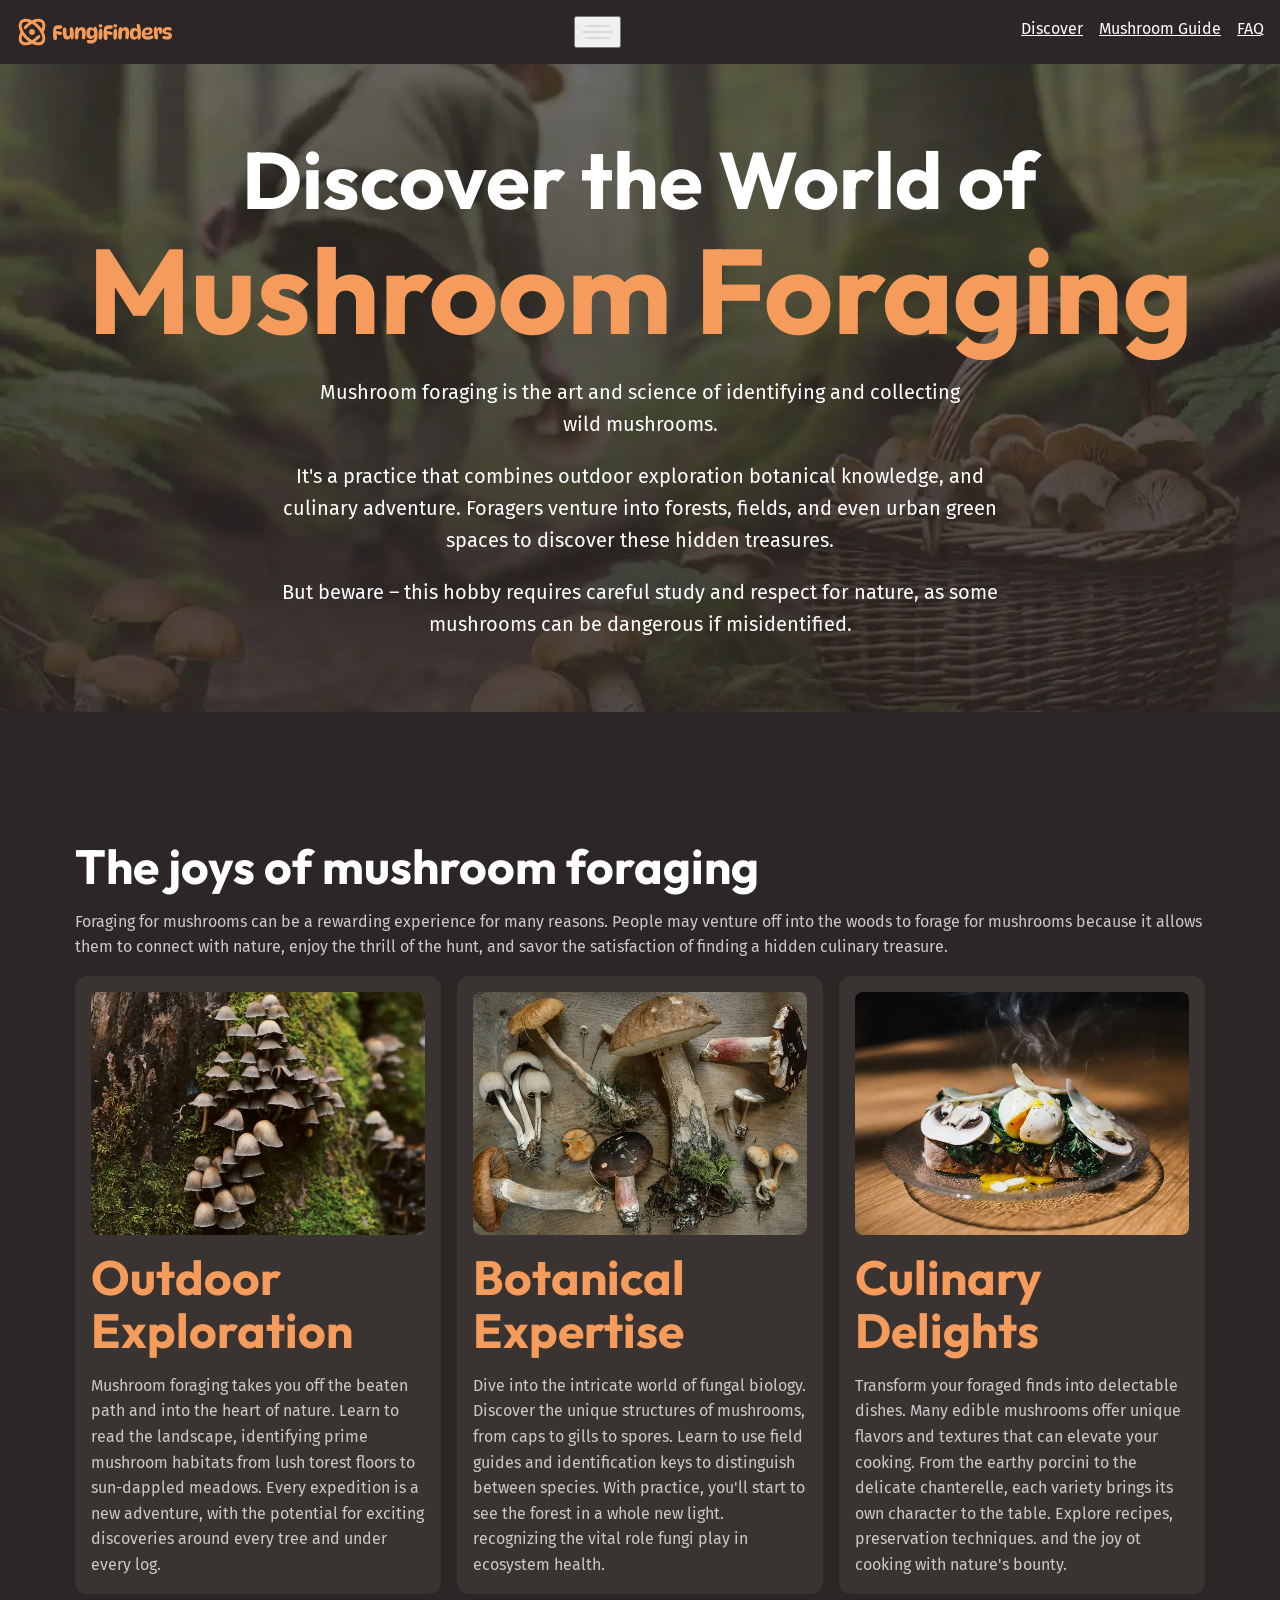
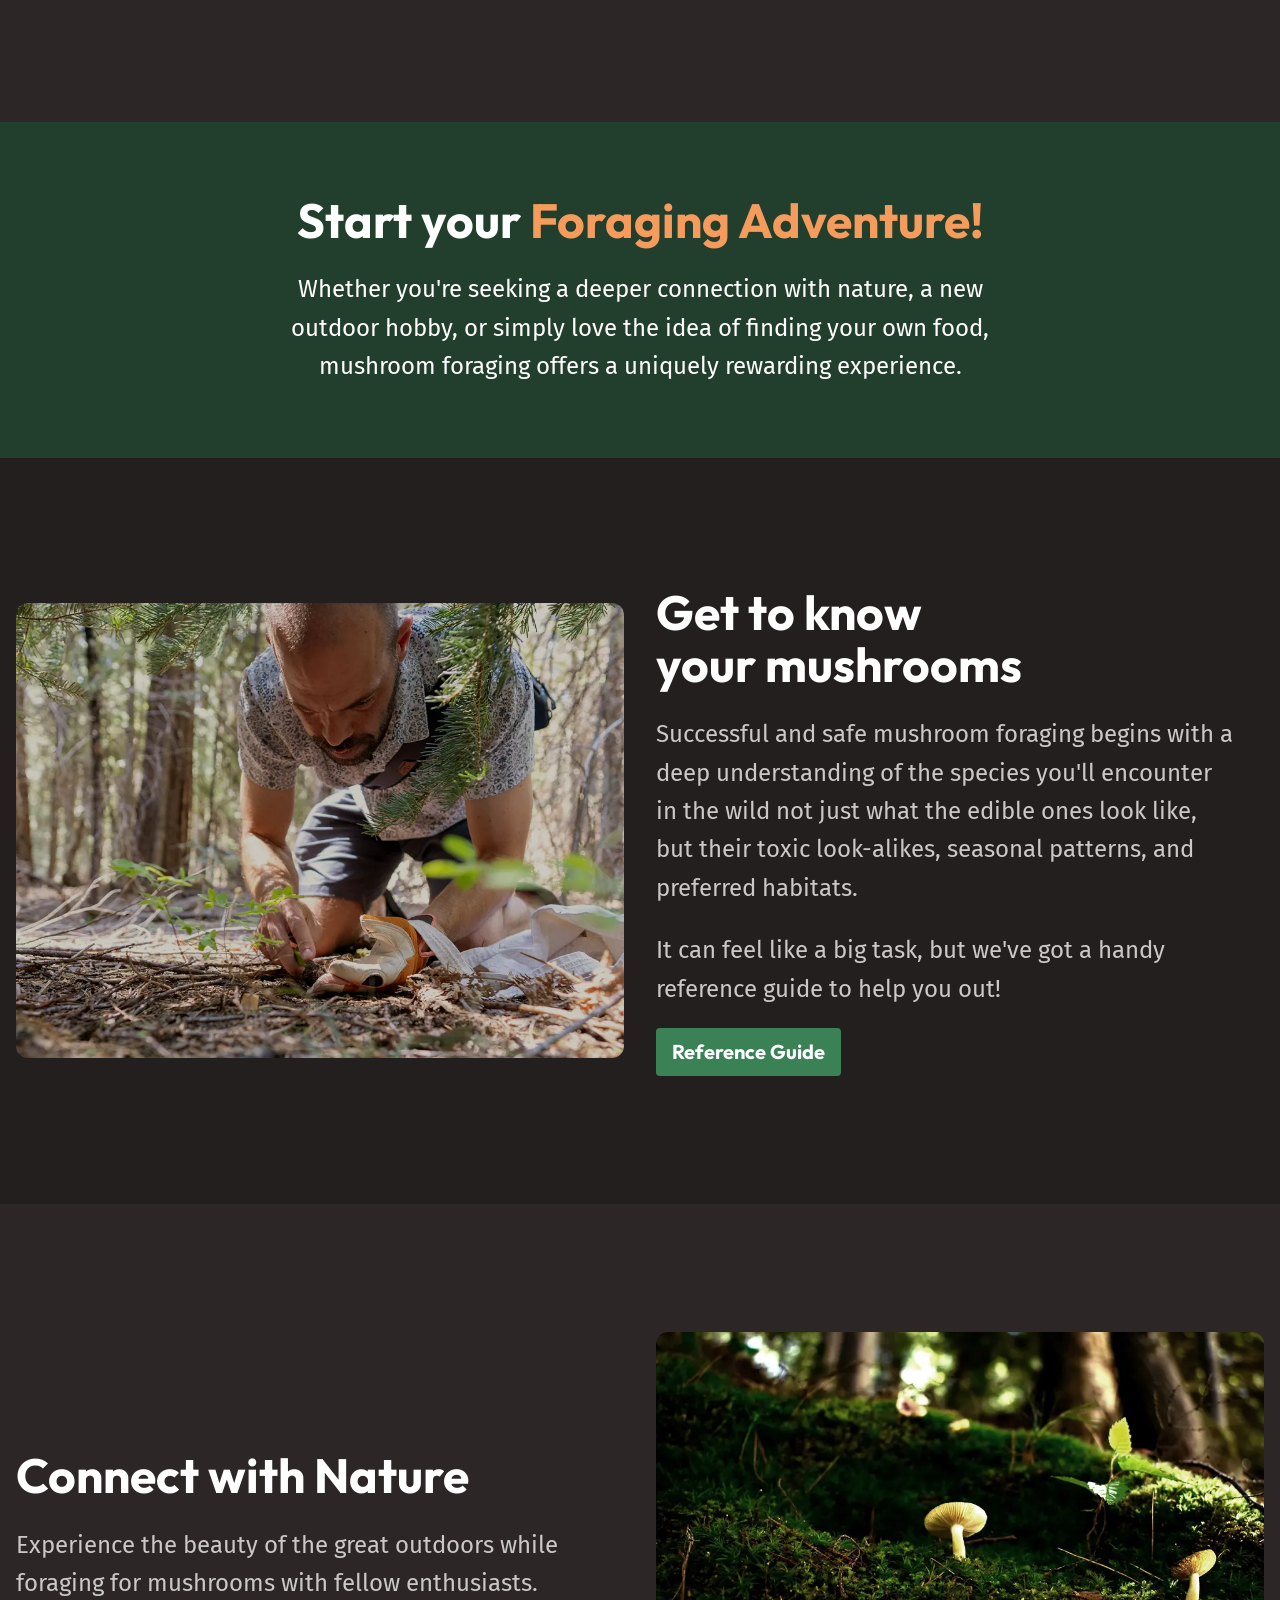
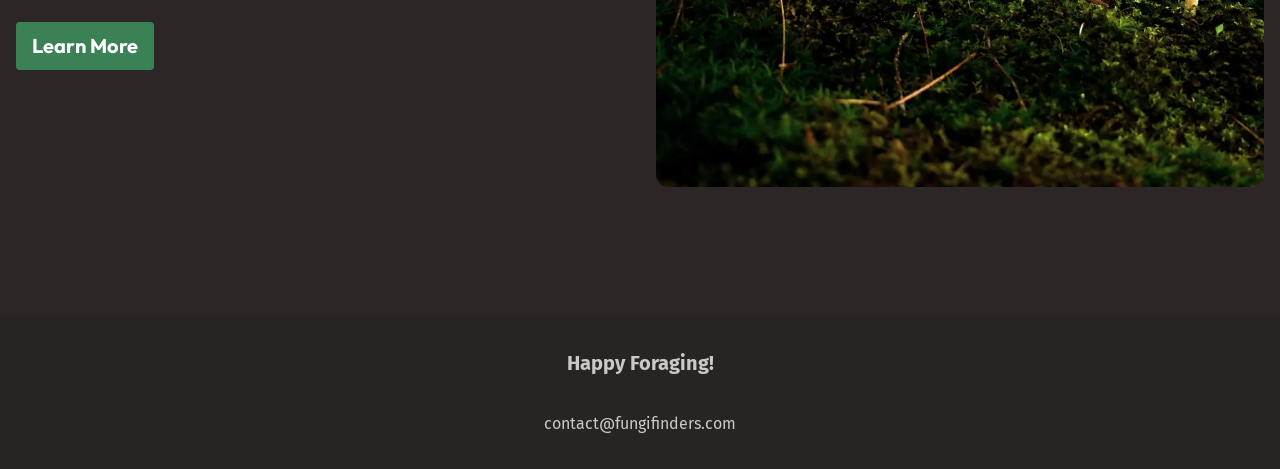
==== commit 4b32b416: "Add hamburger menu" ====
--- a/index.html
+++ b/index.html
@@ -17,7 +17,11 @@
       <div class="wrapper" data-width="wide">
         <div class="site-header__inner">
           <img src="/assets/fungi-finders.svg" alt="FEM Fungi Finders" />
-          <nav class="primary-navigation">
+          <button aria-controls="primary-nav" aria-expanded="false">
+            <span class="visually-hidden">Menu</span>
+            <img src="/assets/hamburger.svg" alt="" />
+          </button>
+          <nav id="primary-nav" class="primary-navigation">
             <ul role="list">
               <li><a href="/">Discover</a></li>
               <li><a href="#">Mushroom Guide</a></li>
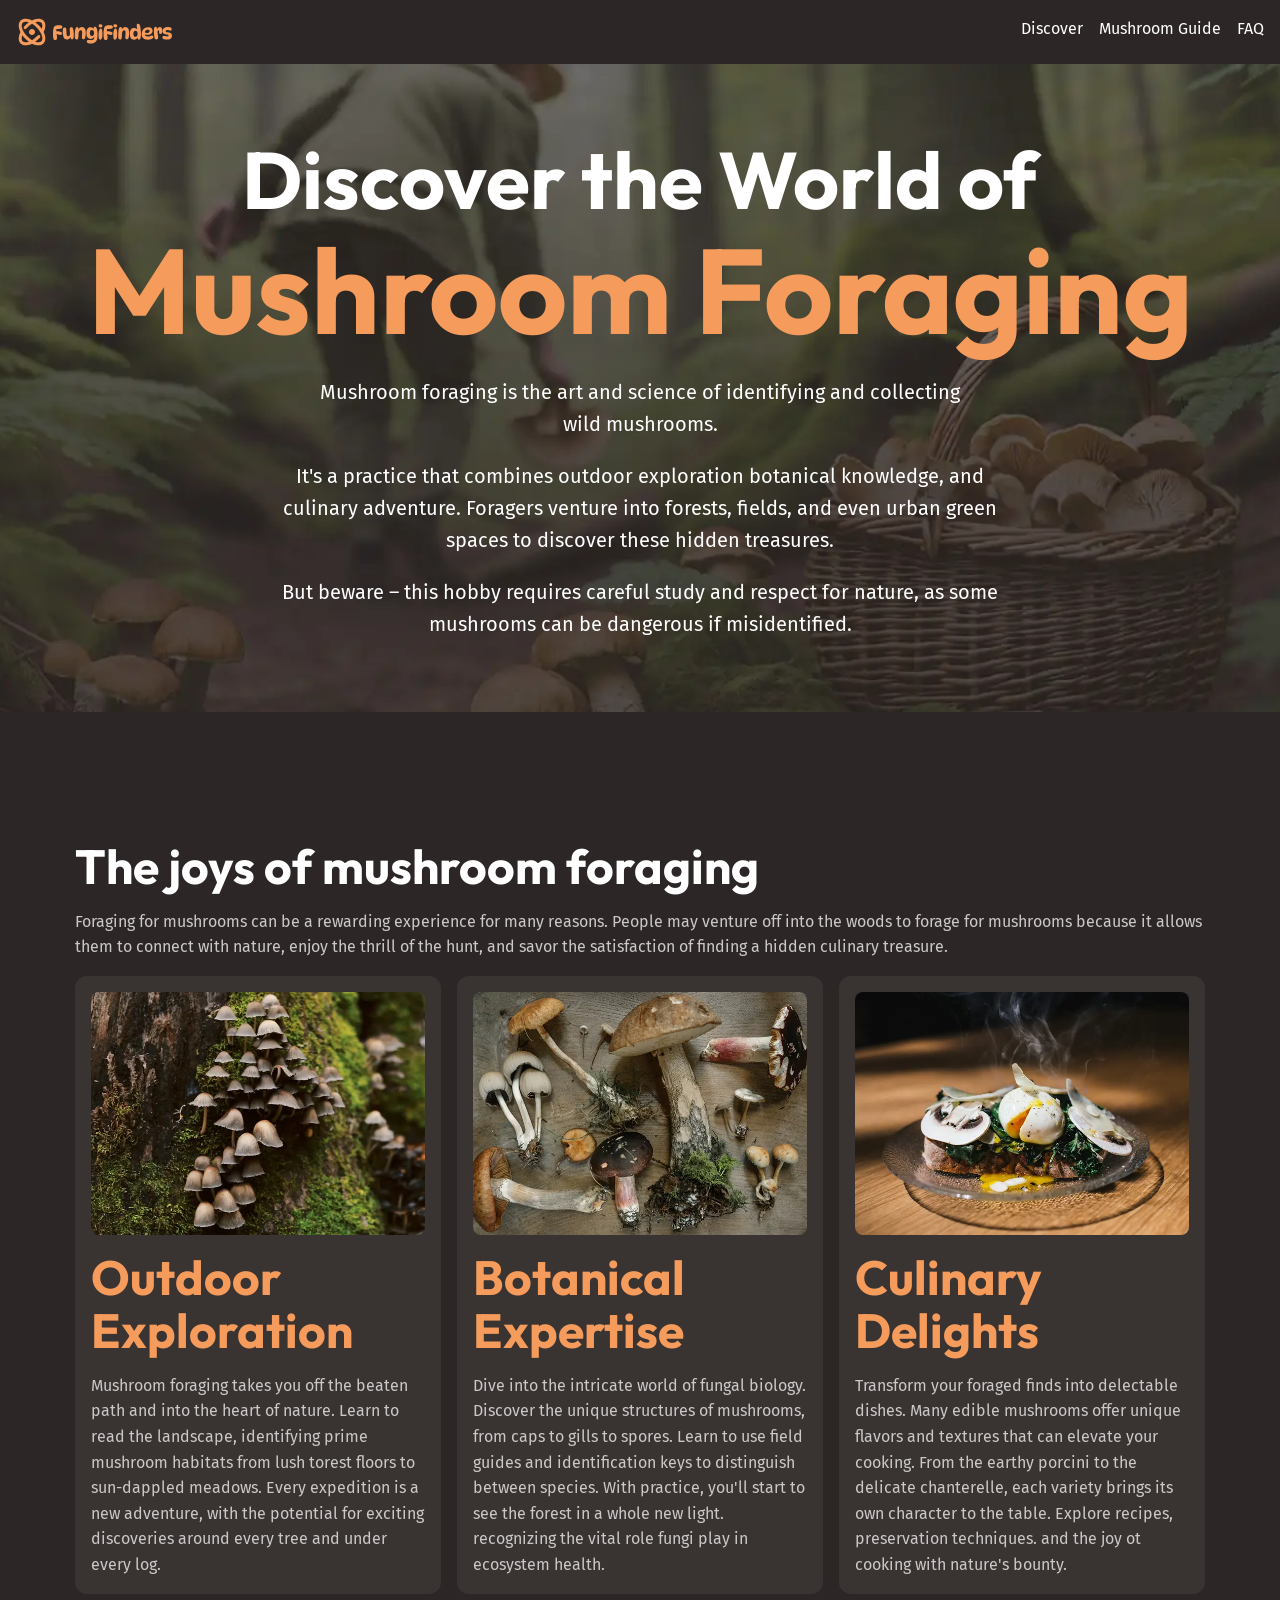
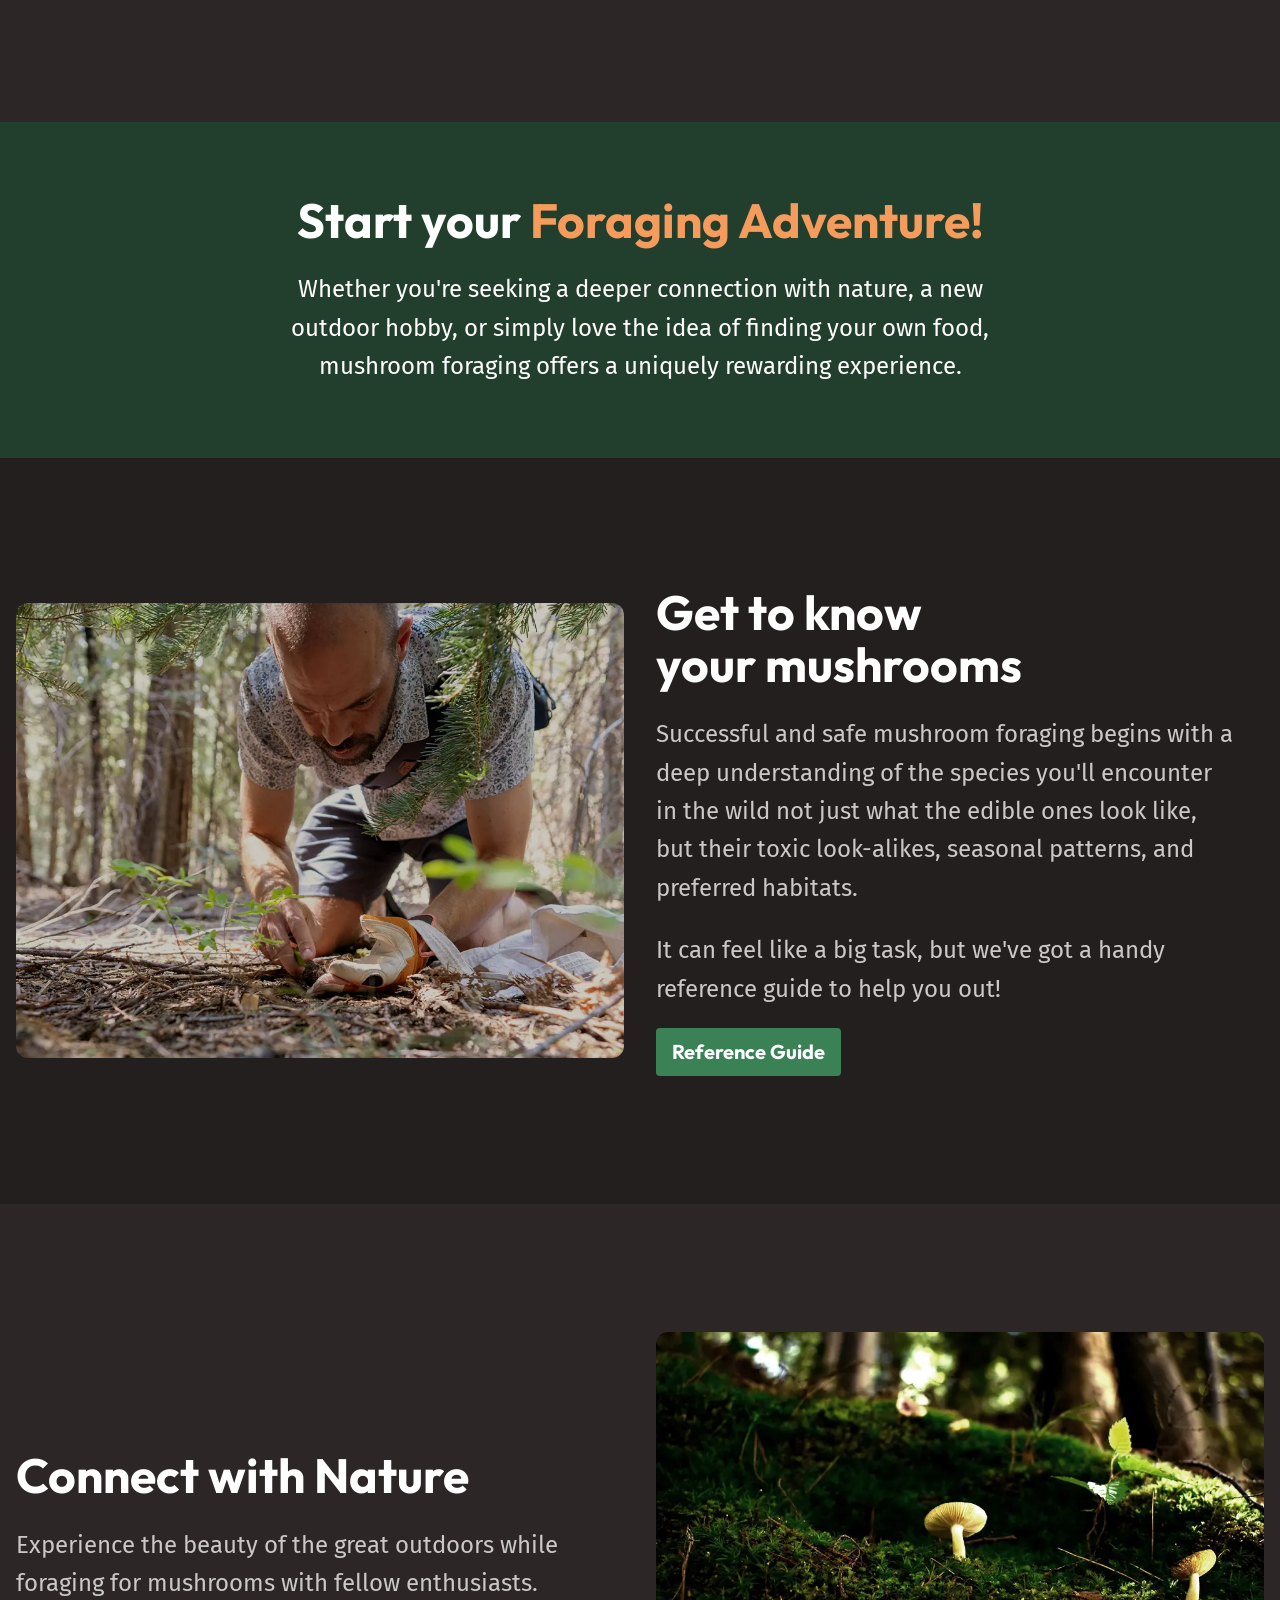
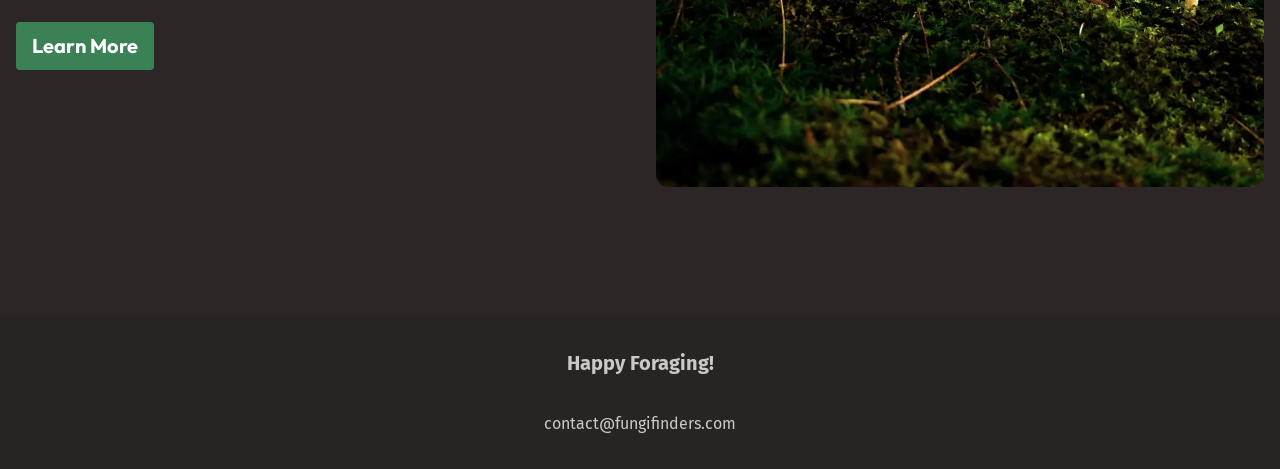
==== commit eb1e2595: "Add functional hamburger menu." ====
--- a/index.html
+++ b/index.html
@@ -11,6 +11,7 @@
       href="https://fonts.googleapis.com/css2?family=Fira+Sans:wght@400;700&family=Outfit:wght@100..900&display=swap"
       rel="stylesheet"
     />
+    <script src="/main.js" defer></script>
   </head>
   <body>
     <header class="site-header">
--- a/style.css
+++ b/style.css
@@ -247,11 +247,65 @@
     justify-content: space-between;
   }
 
+  [aria-controls="primary-nav"] {
+    display: none;
+
+    z-index: 100;
+    cursor: pointer;
+    background-color: transparent;
+    border: 0;
+
+    img {
+
+      border-radius: 0;
+    }
+  }
+
   .primary-navigation {
     ul {
       display: flex;
       gap: 0.5rem 1rem;
       flex-wrap: wrap;
+    }
+
+    a {
+      text-decoration: none;
+    }
+
+    @media (width < 760px) {
+      display: none;
+
+      z-index: 10;
+      position: absolute;
+      top: 0;
+      right: 0;
+      background-color: var(--background-accent-main);
+      font-family: var(--ff-heading);
+      font-size: var(--font-size-lg);
+      font-weight: 700;
+      padding: 2rem;
+      border-radius: 0 0 0 var(--border-radius-3);
+
+      ul {
+        gap: 0;
+        flex-direction: column;
+        
+        li + li {
+          border-top: 2px solid var(--background-accent-light);
+          padding-block-start: 1.5rem;
+          margin-block-start: 1.5rem;
+        }
+      }
+    }
+  }
+
+  @media (width < 760px) {
+    [aria-expanded="true"] + .primary-navigation {
+      display: block;
+    }
+
+    [aria-controls="primary-nav"] {
+      display: block;
     }
   }
 
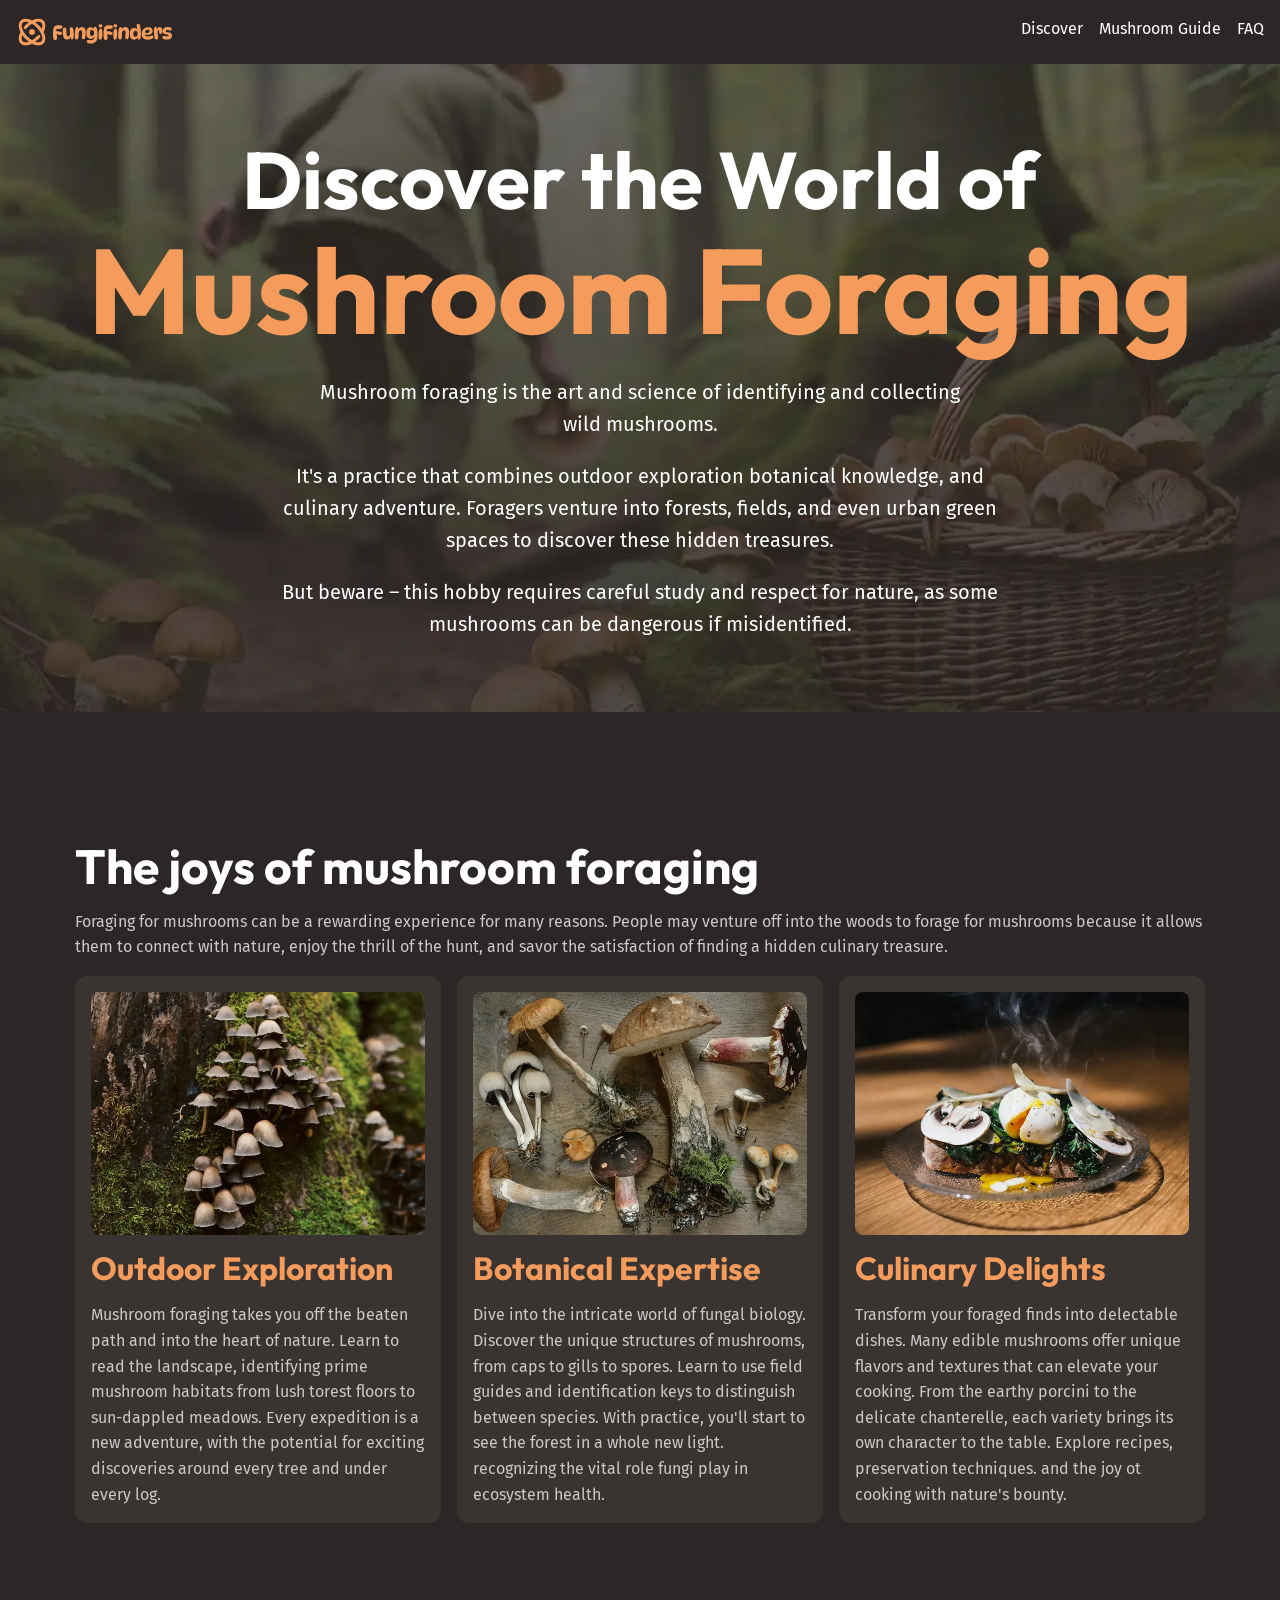
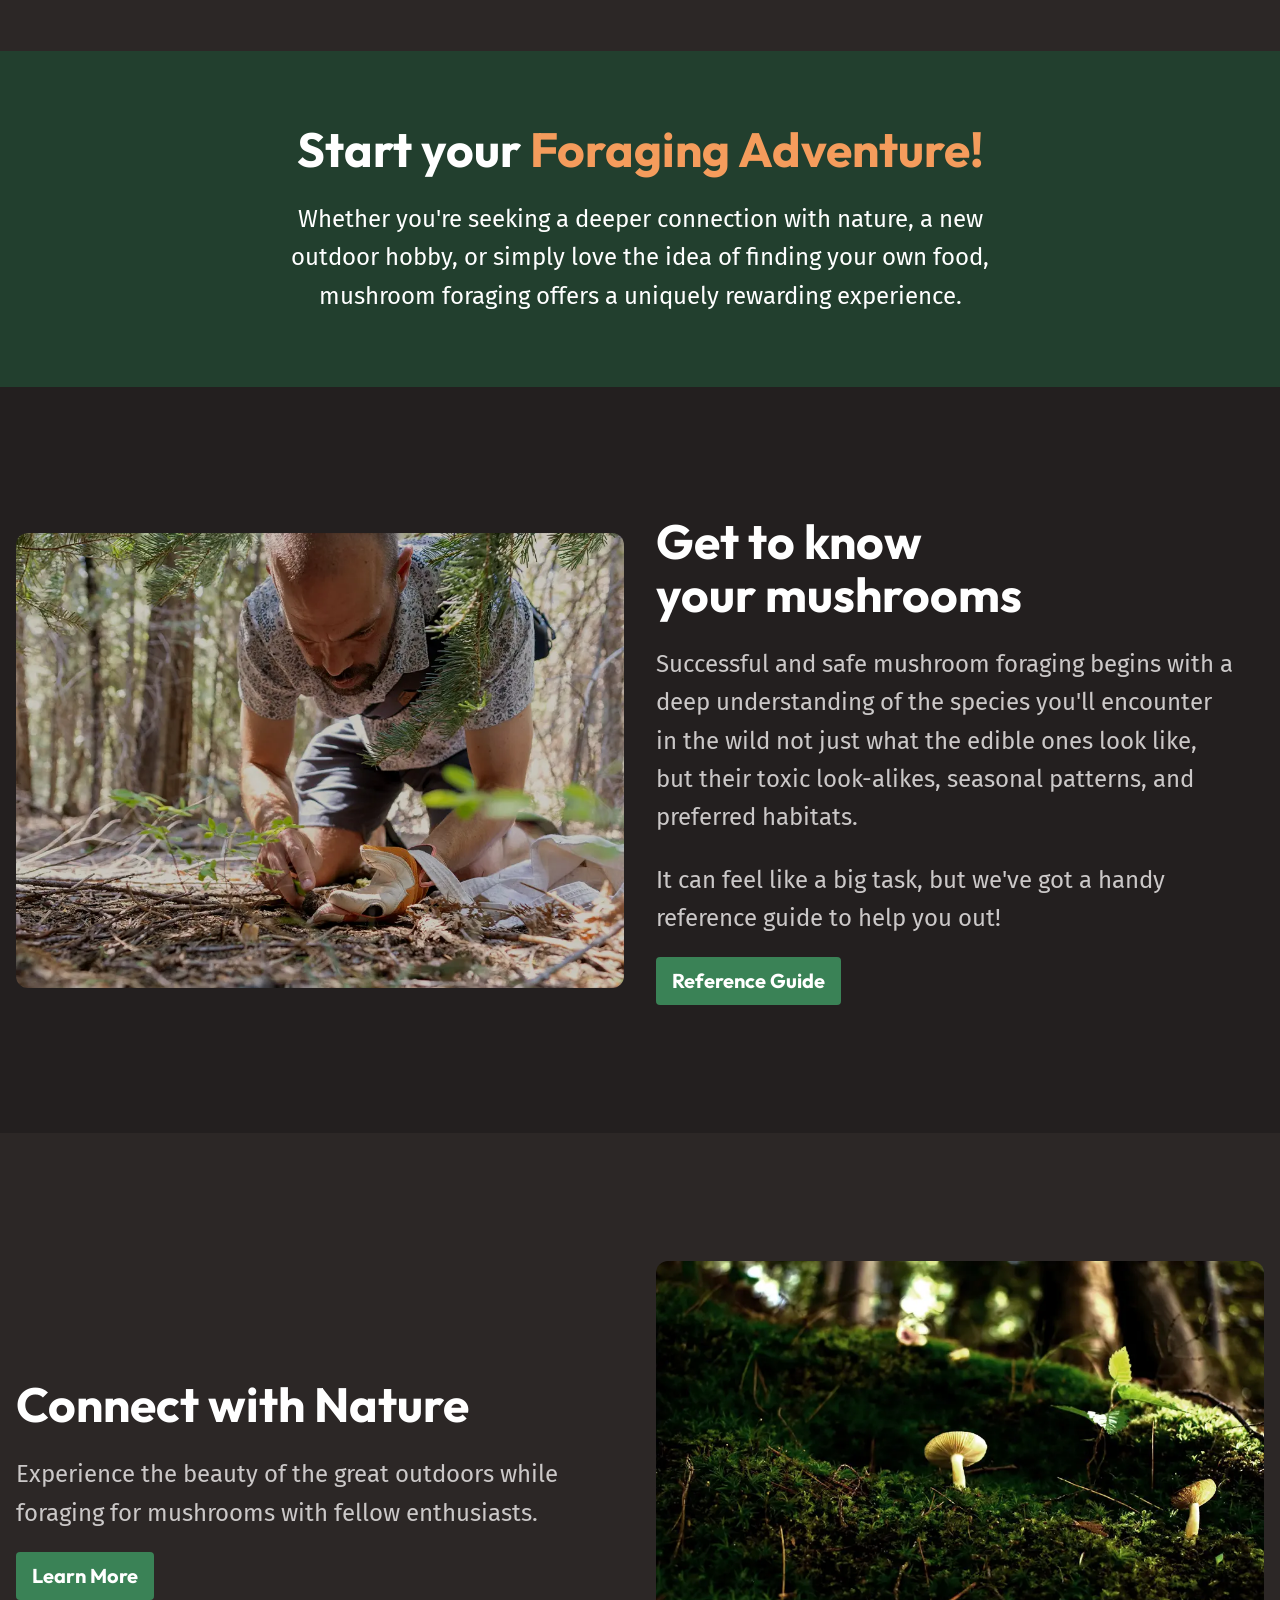
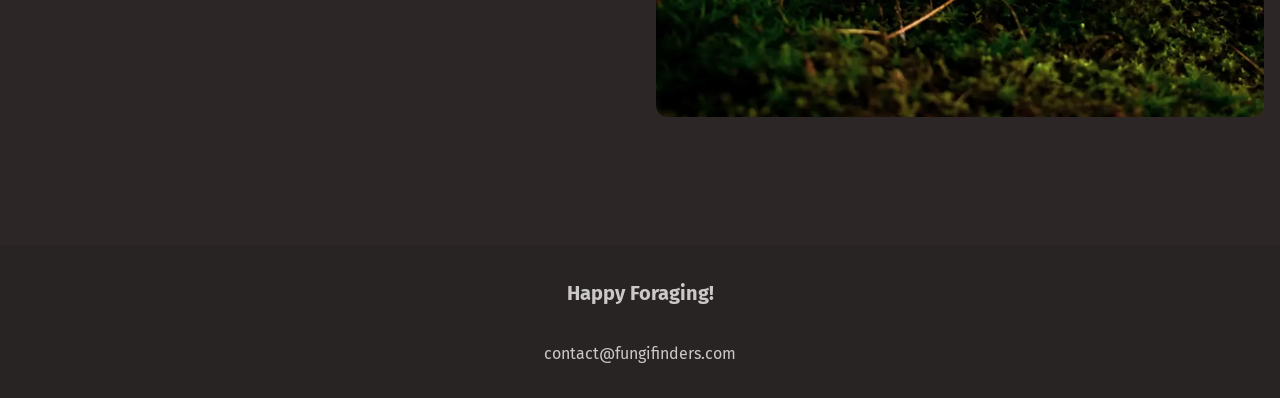
==== commit 72278459: "Implement grid in faq section, update link, add smooth scroll behavior." ====
--- a/index.html
+++ b/index.html
@@ -14,6 +14,7 @@
     <script src="/main.js" defer></script>
   </head>
   <body>
+    <a class="skip-to-main" href="#main">Skip to main content</a>
     <header class="site-header">
       <div class="wrapper" data-width="wide">
         <div class="site-header__inner">
@@ -25,14 +26,14 @@
           <nav id="primary-nav" class="primary-navigation">
             <ul role="list">
               <li><a href="/">Discover</a></li>
-              <li><a href="#">Mushroom Guide</a></li>
-              <li><a href="#">FAQ</a></li>
+              <li><a href="/mushroom-guide.html">Mushroom Guide</a></li>
+              <li><a href="/mushroom-guide.html#faq">FAQ</a></li>
             </ul>
           </nav>
         </div>
       </div>
     </header>
-    <main>
+    <main id="main">
       <section class="section hero flow" data-padding="compact">
         <div class="wrapper">
           <h1 class="hero__title">
--- a/style.css
+++ b/style.css
@@ -149,6 +149,13 @@
   html {
     font-family: var(--ff-body);
     line-height: 1.6;
+    scroll-padding: 1rem;
+  }
+
+  @media (prefers-reduced-motion: no-preference) {
+    html {
+      scroll-behavior: smooth;
+    }
   }
 
   body {
@@ -177,6 +184,11 @@
 }
 
 @layer layout {
+  .flex-group {
+    display: flex;
+    flex-wrap: wrap;
+    gap: 0.5rem;
+  }
   .flow > * + * {
     margin-top: var(--flow-spacer, 1em);
   }
@@ -184,6 +196,13 @@
   .grid-flow {
     display: grid;
     gap: var(--grid-flow-gap, 1rem);
+  }
+
+  .grid-auto-fit {
+    --auto-fit-min-col-size: 250px;
+    display: grid;
+    gap: var(--grid-flow-gap, 1rem);
+    grid-template-columns: repeat(auto-fit, minmax(min(var(--auto-fit-min-col-size), 100%), 1fr));
   }
 
   .equal-columns {
@@ -237,6 +256,27 @@
 }
 
 @layer components {
+  .skip-to-main:not(:focus) {
+    clip: rect(0 0 0 0);
+    clip-path: inset(50%);
+    height: 1px;
+    overflow: hidden;
+    position: absolute;
+    white-space: nowrap;
+    width: 1px;
+    
+  }
+  .skip-to-main:focus {
+    position: absolute;
+    top: 1rem;
+    left: 1rem;
+    color: var(--text-high-contrast);
+    background-color: var(--background-accent-main);
+    padding: 0.5rem;
+    text-decoration: none;
+    border-radius: var(--border-radius-2);
+  }
+
   .site-header {
     padding-block: 1rem;
   }
@@ -350,8 +390,85 @@
     }
   }
 
+  .mushroom-guide {
+    --card-title-font-size: var(--font-size-lg);
+    --card-title-color: var(--text-high-contrast);
+    --grid-flow-gap: 0.75rem;
+  }
+
+  .faq-grid {
+    --card-title-color: var(--text-high-contrast);
+    display: grid;
+    gap: 1rem;
+    grid-template-areas: 
+          "card-one" 
+          "card-two" 
+          "card-three" 
+          "card-four"
+    ;
+
+    @media (width > 600px) {
+      grid-template-areas: 
+          "card-one card-two"
+          "card-three card-four"
+
+      ;
+    }
+
+    @media (width > 900px) {
+      grid-template-columns: repeat(3, 1fr);
+      grid-template-areas: 
+          "card-one card-two card-four"
+          "card-three card-three card-four"
+      ;
+    }
+
+    .card > img {
+      height: 100%;
+      object-fit: cover;
+    }
+
+    .card:nth-child(1) {
+      grid-area: card-one;
+    }
+    .card:nth-child(2) {
+      grid-area: card-two;
+
+      @media (width > 900px) {
+        & > img {
+          order: 3;
+        }
+      }
+    }
+    .card:nth-child(3) {
+      grid-area: card-three;
+
+      @media (width > 900px) {
+        display: grid;
+        gap: 0.5rem;
+        grid-template-columns: 1fr 1fr;
+
+        img {
+          grid-column: 1 / 2;
+          grid-row: 1 / 3;
+        }
+        h3 {
+          grid-column: 2 / 3;
+        }
+        p {
+          grid-column: 2 / 3;
+        }
+
+      }
+    }
+    .card:nth-child(4) {
+      grid-area: card-four;
+    }
+  }
+
   .card {
-    display: grid;
+    display: flex;
+    flex-direction: column;
     gap: var(--grid-flow-gap, 1rem);
     padding: 1rem;
     background-color: var(--background-light);
@@ -362,8 +479,45 @@
     }
   }
   .card__title {
-    font-size: var(--card-title-font-size, var(--font-size-heading-regular));
+    font-size: var(--card-title-font-size, var(--font-size-heading-sm));
     color: var(--card-title-color, var(--text-brand));
+  }
+
+  .card__note {
+    margin-block-start: auto;
+    background-color: var(--background-extra-light);
+    padding: 0.5rem;
+    border-radius: var(--border-radius-2);
+  }
+
+  .tag-list {
+    display: flex;
+    gap: 0.5rem;
+    flex-wrap: wrap;
+
+    li {
+      color: var(--text-high-contrast);
+      font-family: var(--ff-heading);
+      font-size: var(--font-size-sm);
+      padding: 0 0.25rem;
+      background-color: var(--tag-bg, red);
+      border-radius: var(--border-radius-1);
+    }
+    [data-edible="edible"] {
+      --tag-bg: var(--background-accent-main);
+    }
+    [data-edible="toxic"] {
+      --tag-bg: var(--clr-red-500);
+    }
+    [data-season="summer"] {
+      --tag-bg: var(--background-accent-main);
+    }
+    [data-season="spring"] {
+      --tag-bg: var(--clr-teal-500);
+    }
+    [data-season="fall"] {
+      --tag-bg: var(--clr-orange-500);
+    }
   }
 
   .button {
@@ -381,6 +535,14 @@
      background-color: var(--background-accent-light);
      color: var(--text-high-contrast);
   }
+
+  select {
+    padding: .25rem 0.5rem;
+    background-color: var(--background-accent-main);
+    color: var(--text-high-contrast);
+    border: 0;
+    border-radius: var(--border-radius-1);
+  }
 }
 
 @layer utilities {
